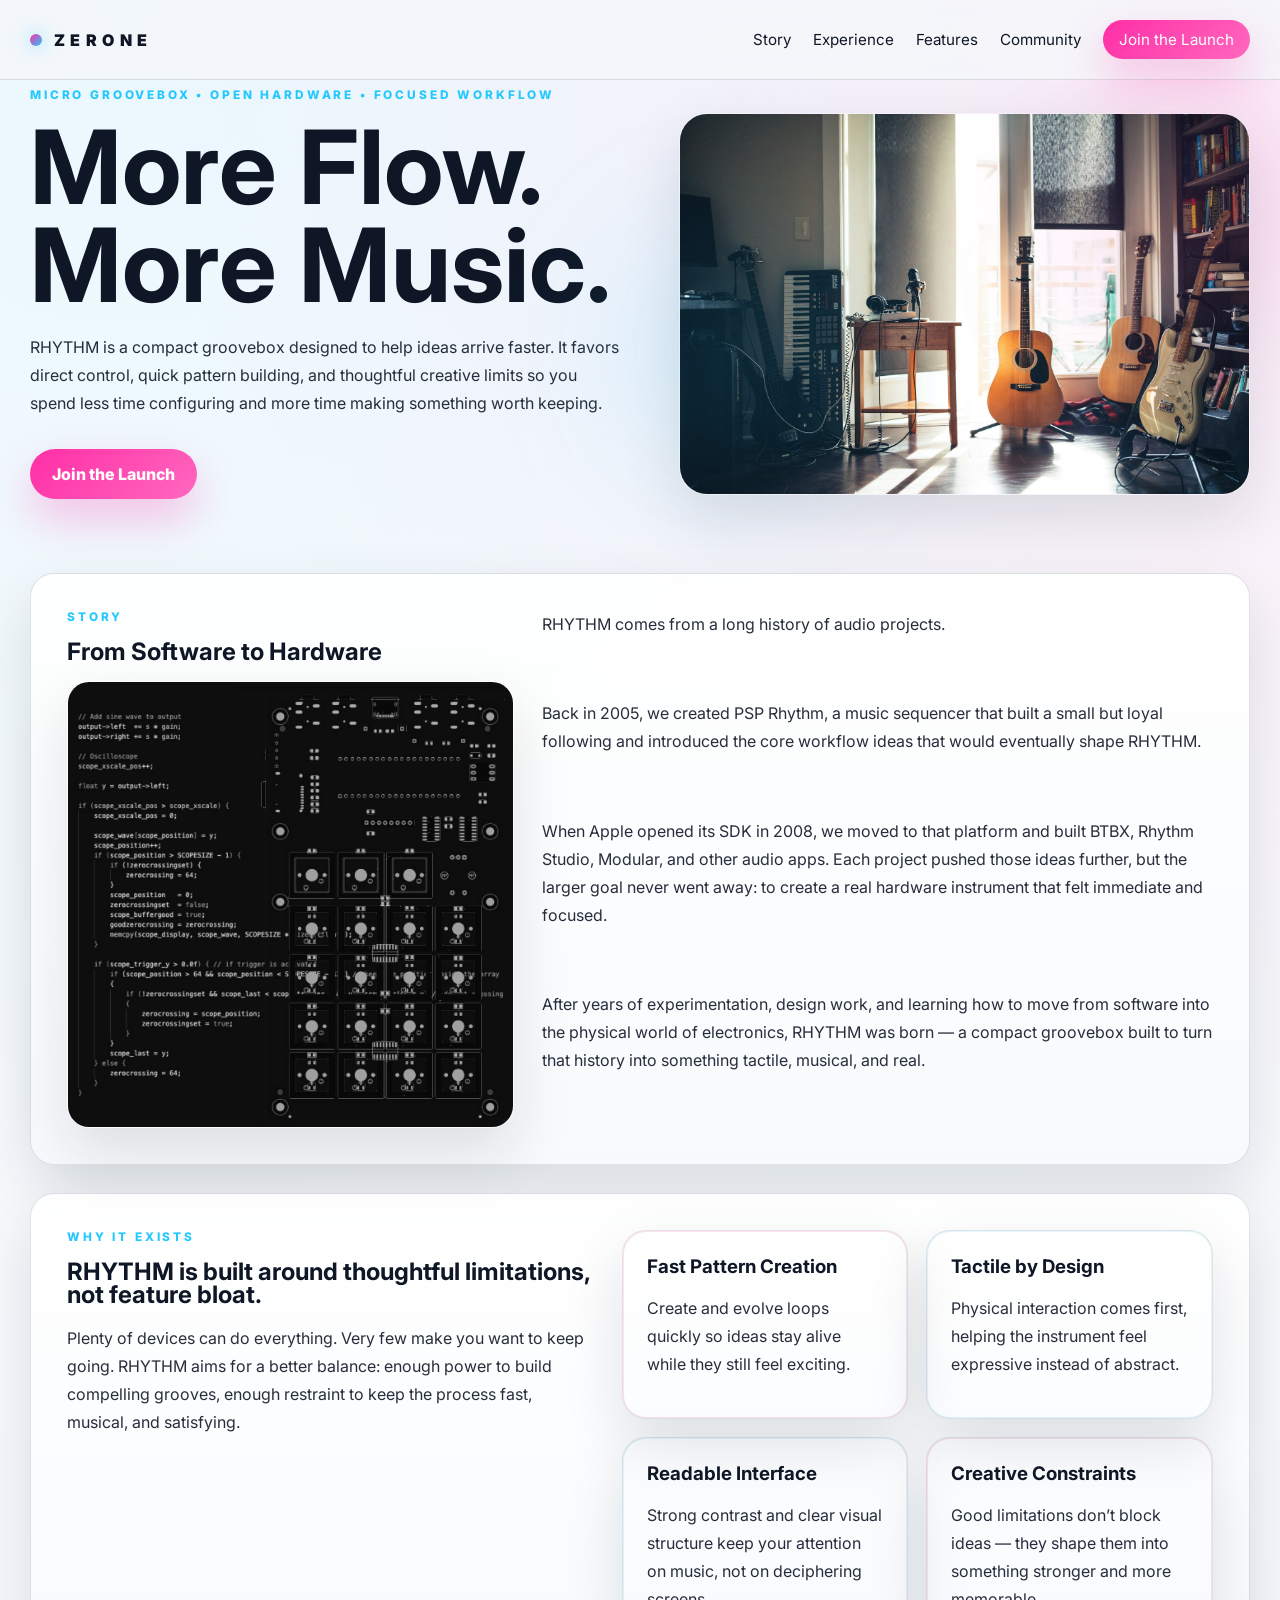
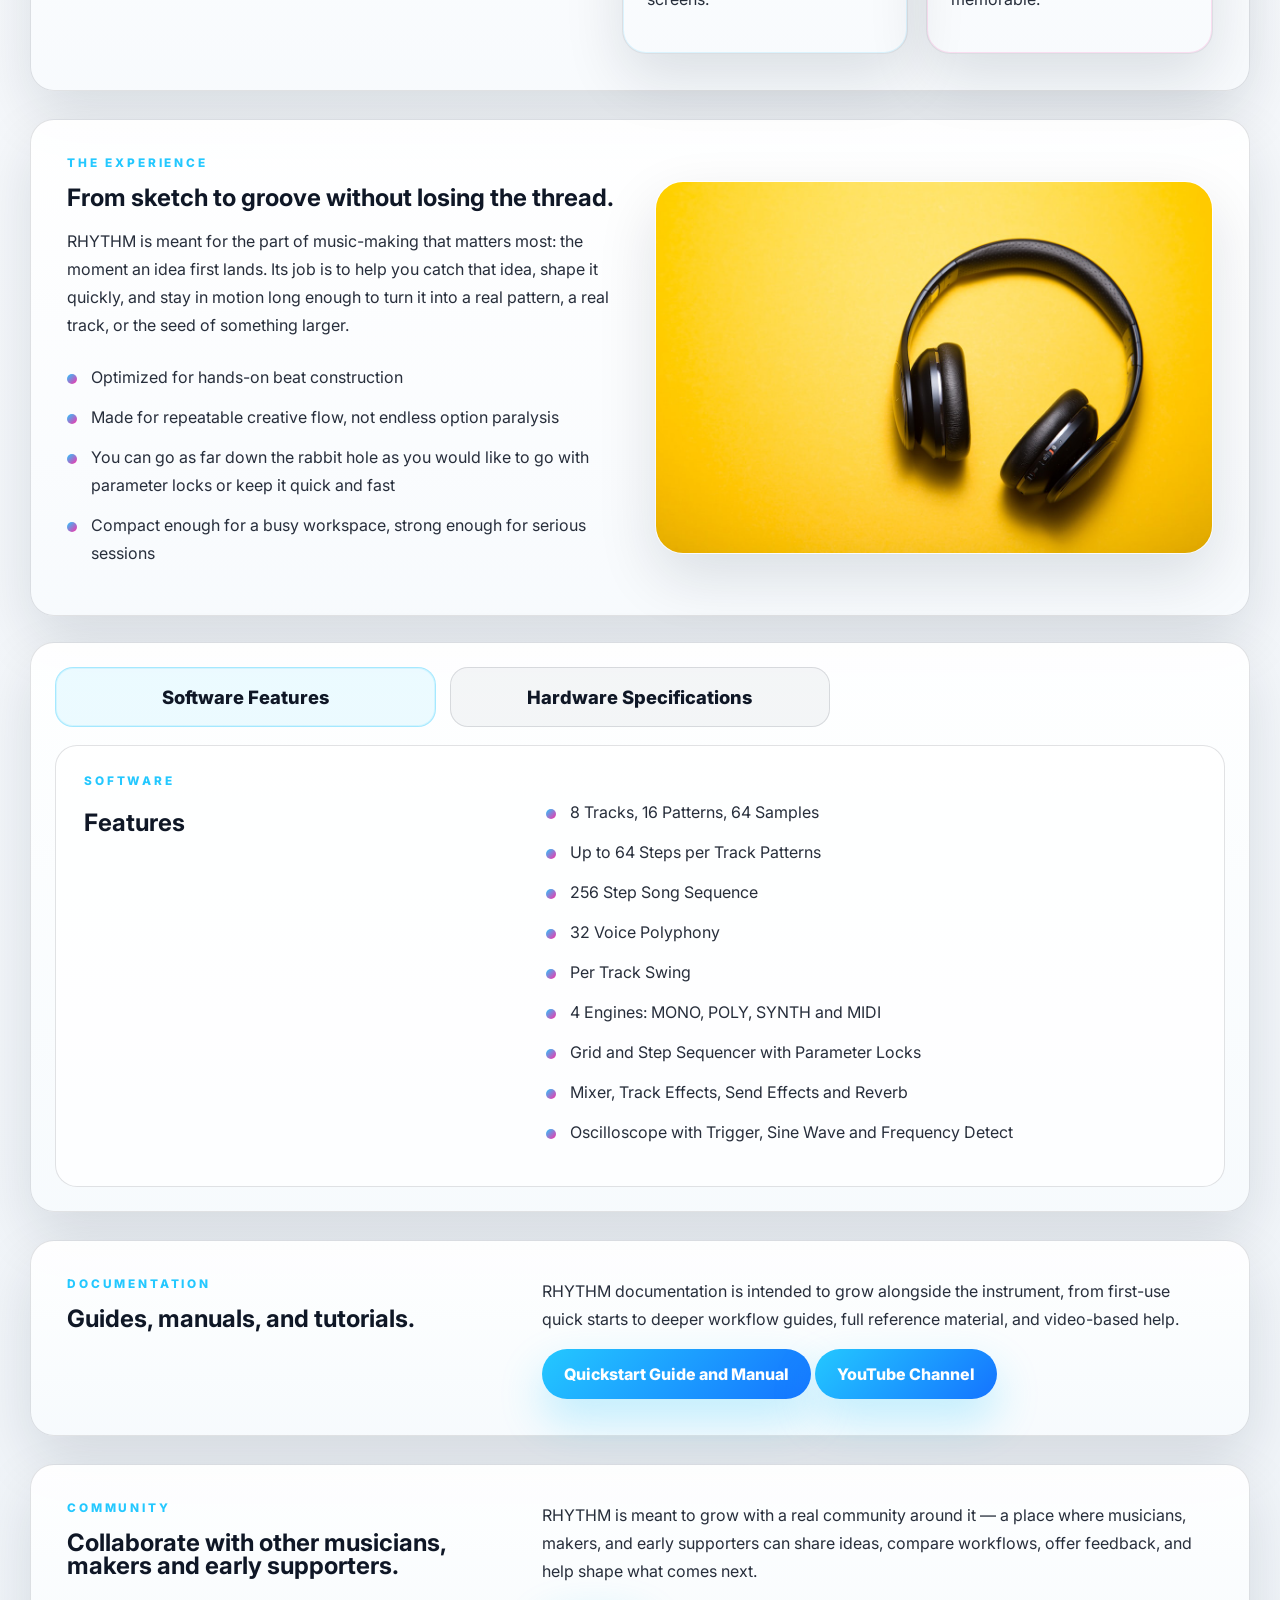
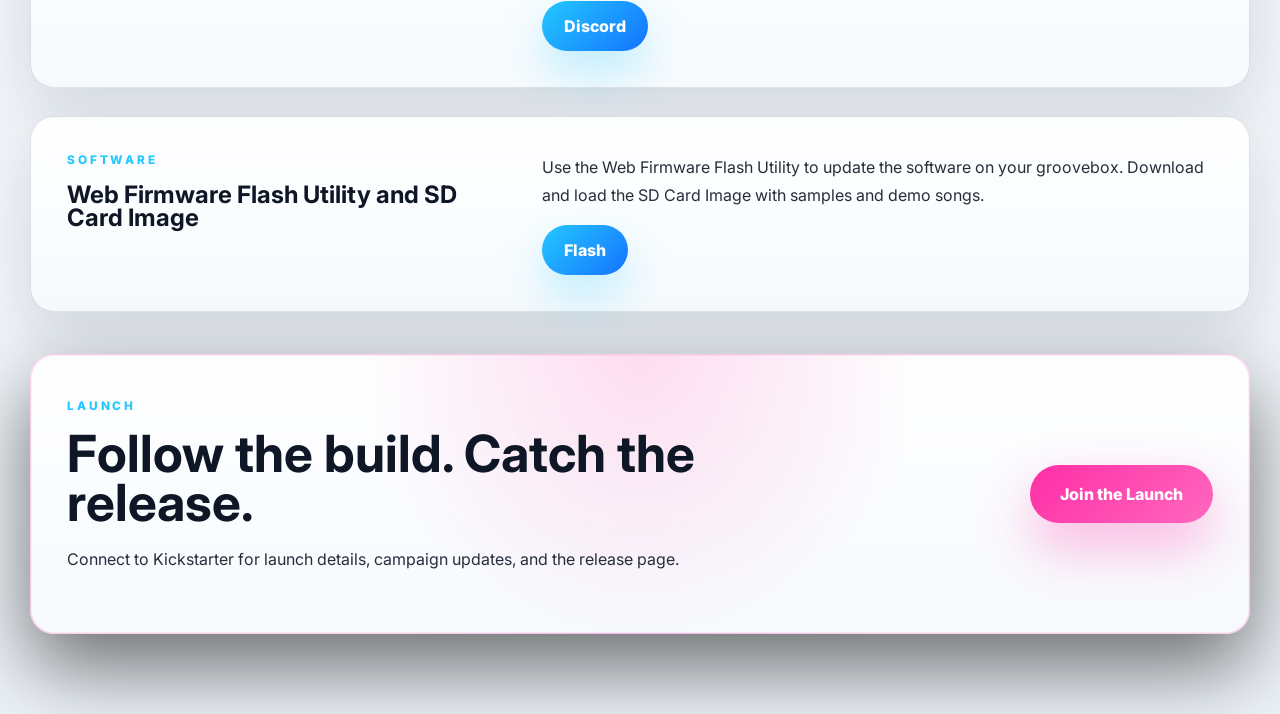
==== index.html @ dd77a655 "Add theme toggle reminder comment" ====
<!DOCTYPE html>
<html lang="en">
<head>
  <meta charset="UTF-8">
  <meta name="viewport" content="width=device-width, initial-scale=1.0">
  <title>RHYTHM — Focused Groovebox for Fast Ideas</title>
  <meta name="description" content="RHYTHM is a modern micro groovebox built for fast pattern creation, tactile performance, and creative momentum.">
  <link rel="preconnect" href="https://fonts.googleapis.com">
  <link rel="preconnect" href="https://fonts.gstatic.com" crossorigin>
  <link href="https://fonts.googleapis.com/css2?family=Inter:wght@400;500;600;700;800;900&display=swap" rel="stylesheet">
  <link rel="stylesheet" href="style.css">
</head>
<!-- Uncomment/toggle Body tag for dark mode: -->
<!-- <body -->
<body data-theme="light">
  <div class="noise"></div>
  <div class="site-shell">
    <header class="topbar">
      <div class="topbar-inner">
        <a class="brand-lockup" href="index.html">
          <span class="brand-dot"></span>
          <div class="brand-mark">ZERONE</div>
        </a>
        <nav class="topnav">
          <a href="#story">Story</a>
          <a href="#experience">Experience</a>
          <a href="#overview">Features</a>
          <a href="#community">Community</a>
          <button type="button" class="theme-toggle" aria-label="Toggle light and dark theme" aria-pressed="false" title="Toggle theme" hidden>◐</button>
          <a href="https://example.com/rhythm-kickstarter" class="nav-cta" target="_blank" rel="noopener noreferrer">Join the Launch</a>
        </nav>
      </div>
    </header>

    <main>
      <section id="hero" class="hero">
        <div class="hero-copy">
          <p class="eyebrow">MICRO GROOVEBOX • OPEN HARDWARE • FOCUSED WORKFLOW</p>
          <h1>More Flow.<br>More Music.</h1>
          <p class="hero-text">
            RHYTHM is a compact groovebox designed to help ideas arrive faster. It favors direct control,
            quick pattern building, and thoughtful creative limits so you spend less time configuring and
            more time making something worth keeping.
          </p>
          <div class="hero-actions">
            <a class="button button-primary" href="https://example.com/rhythm-kickstarter" target="_blank" rel="noopener noreferrer">Join the Launch</a>
          </div>
        </div>
        <div class="hero-media">
          <img src="images/hero.jpg" alt="A moody electronic music production setup with modern gear and dramatic lighting.">
<!--
          <div class="glass-card floating-card top-card">
            <strong>Built for momentum</strong>
            <span>Quick ideas become playable loops.</span>
          </div>
          <div class="glass-card floating-card bottom-card">
            <strong>Designed with intention</strong>
            <span>Clean interface. Clear hierarchy. No nonsense.</span>
          </div>
-->
          <div class="glow glow-blue"></div>
          <div class="glow glow-pink"></div>
        </div>
      </section>

      <section id="story" class="content-section story-panel">
        <div>
          <p class="section-tag">STORY</p>
          <h2>From Software to Hardware</h2>
          <div class="story-image">
            <img src="images/story.jpg" alt="Placeholder monochrome technical drawing style image for the RHYTHM story section.">
          </div>
        </div>
        <div class="story-copy">
          <p>
            RHYTHM comes from a long history of audio projects.
          </p>
          <p>
            Back in 2005, we created PSP Rhythm, a music sequencer that built a small but loyal following and introduced the core workflow ideas that would eventually shape RHYTHM.
          </p>
          <p>
            When Apple opened its SDK in 2008, we moved to that platform and built BTBX, Rhythm Studio, Modular, and other audio apps. Each project pushed those ideas further, but the larger goal never went away: to create a real hardware instrument that felt immediate and focused.
          </p>
          <p>
            After years of experimentation, design work, and learning how to move from software into the physical world of electronics, RHYTHM was born — a compact groovebox built to turn that history into something tactile, musical, and real.
          </p>
        </div>
      </section>

      <section id="why" class="content-section intro-grid">
        <div class="intro-copy">
          <p class="section-tag">WHY IT EXISTS</p>
          <h2>RHYTHM is built around thoughtful limitations, not feature bloat.</h2>
          <p>
            Plenty of devices can do everything. Very few make you want to keep going. RHYTHM aims for a
            better balance: enough power to build compelling grooves, enough restraint to keep the process
            fast, musical, and satisfying.
          </p>
        </div>
        <div class="feature-grid">
          <article class="feature-card accent-pink">
            <h3>Fast Pattern Creation</h3>
            <p>Create and evolve loops quickly so ideas stay alive while they still feel exciting.</p>
          </article>
          <article class="feature-card accent-blue">
            <h3>Tactile by Design</h3>
            <p>Physical interaction comes first, helping the instrument feel expressive instead of abstract.</p>
          </article>
          <article class="feature-card accent-blue">
            <h3>Readable Interface</h3>
            <p>Strong contrast and clear visual structure keep your attention on music, not on deciphering screens.</p>
          </article>
          <article class="feature-card accent-pink">
            <h3>Creative Constraints</h3>
            <p>Good limitations don’t block ideas — they shape them into something stronger and more memorable.</p>
          </article>
        </div>
      </section>

      <section id="experience" class="content-section showcase">
        <div class="showcase-copy">
          <p class="section-tag">THE EXPERIENCE</p>
          <h2>From sketch to groove without losing the thread.</h2>
          <p>
            RHYTHM is meant for the part of music-making that matters most: the moment an idea first lands.
            Its job is to help you catch that idea, shape it quickly, and stay in motion long enough to turn
            it into a real pattern, a real track, or the seed of something larger.
          </p>
          <ul class="check-list">
            <li>Optimized for hands-on beat construction</li>
            <li>Made for repeatable creative flow, not endless option paralysis</li>
            <li>You can go as far down the rabbit hole as you would like to go with parameter locks or keep it quick and fast</li>
            <li>Compact enough for a  busy workspace, strong enough for serious sessions</li>
          </ul>
        </div>
        <div class="showcase-image">
          <img src="images/detail-1.jpg" alt="Close-up of electronic audio gear with dramatic neon lighting.">
        </div>
      </section>

      <section id="overview" class="trust-panel" aria-label="RHYTHM product overview tabs">
        <input type="radio" name="trust-tab" id="trust-features" checked>
        <input type="radio" name="trust-tab" id="trust-specifications">
        <input type="radio" name="trust-tab" id="trust-documentation">

        <div class="trust-tabs" role="tablist" aria-label="RHYTHM product overview tabs">
          <label class="trust-tab" for="trust-features" role="tab" aria-controls="trust-panel-features">Software Features</label>
          <label class="trust-tab" for="trust-specifications" role="tab" aria-controls="trust-panel-specifications">Hardware Specifications</label>
        </div>

        <div class="trust-content-wrap">
          <article id="overview-features" class="trust-content trust-content-features">
            <div>
              <p class="section-tag">SOFTWARE</p>
              <h2>Features</h2>
            </div>
            <div class="trust-copy">
              <ul class="check-list">
                <li>8 Tracks, 16 Patterns, 64 Samples</li>
                <li>Up to 64 Steps per Track Patterns</li>
                <li>256 Step Song Sequence</li>
                <li>32 Voice Polyphony</li>
                <li>Per Track Swing</li>
                <li>4 Engines: MONO, POLY, SYNTH and MIDI</li>
                <li>Grid and Step Sequencer with Parameter Locks</li>
                <li>Mixer, Track Effects, Send Effects and Reverb</li>
                <li>Oscilloscope with Trigger, Sine Wave and Frequency Detect</li>
              </ul>
            </div>
          </article>

          <article id="trust-panel-specifications" class="trust-content trust-content-specifications">
            <div>
              <p class="section-tag">HARDWARE</p>
              <h2>Specifications</h2>
            </div>
            <div class="trust-copy">
              <ul class="check-list">
                <li>24bit Audio, 48k Sampling Rate</li>
                <li>Stereo Audio Input and Output</li>
                <li>Midi Input and Output</li>
                <li>2.42" OLED Display 128x64</li>
                <li>Rotary Encoder</li>
                <li>Low Profile MX switches</li>
                <li>64mb RAM (58mb usable for samples)</li>
                <li>480Mhz CPU</li>
                <li>Micro SD Card</li>
              </ul>
            </div>
          </article>

        </div>
      </section>

      <section id="documentation" class="content-section community-panel">
        <div>
          <p class="section-tag">DOCUMENTATION</p>
          <h2>Guides, manuals, and tutorials.</h2>
        </div>
        <div class="community-copy">
          <p>
            RHYTHM documentation is intended to grow alongside the instrument, from first-use quick starts to deeper
            workflow guides, full reference material, and video-based help.
          </p>
          <div class="community-actions">
            <a class="button button-blue" href="https://manual.zeroneng.com" target="_blank" rel="noopener noreferrer">Quickstart Guide and Manual</a>
            <a class="button button-blue" href="https://youtube.com" target="_blank" rel="noopener noreferrer">YouTube Channel</a>
          </div>
        </div>
      </section>

      <section id="community" class="content-section community-panel">
        <div>
          <p class="section-tag">COMMUNITY</p>
          <h2>Collaborate with other musicians, makers and early supporters.</h2>
        </div>
        <div class="community-copy">
          <p>
            RHYTHM is meant to grow with a real community around it — a place where musicians, makers, and early
            supporters can share ideas, compare workflows, offer feedback, and help shape what comes next.
          </p>
          <div class="community-actions">
            <a class="button button-blue" href="https://discord.gg/RzFStZty4" target="_blank" rel="noopener noreferrer">Discord</a>
          </div>
        </div>
      </section>
<!--
      <section id="open-hardware" class="content-section story-panel">
        <div>
          <p class="section-tag">OPEN HARDWARE</p>
          <h2>SDK</h2>
        </div>
        <div class="story-copy">
          <p>
            RHYTHM has an open hardware design. This means you can download the base framework and build your own project! 
            Based off of the Daisy Seed by Electro-Smith, RHYTHM adds a display, I/O and controls. From there you can take it from 
            and idea to reality!
          </p>
          <div class="community-actions">
            <a class="button button-blue" href="https://github.com/zeroneng" target="_blank" rel="noopener noreferrer">GitHub</a>
          </div>
        </div>
      </section>
-->

      <section id="documentation" class="content-section community-panel">
        <div>
          <p class="section-tag">SOFTWARE</p>
          <h2>Web Firmware Flash Utility and SD Card Image</h2>
        </div>
        <div class="community-copy">
          <p>
            Use the Web Firmware Flash Utility to update the software on your groovebox. 
            Download and load the SD Card Image with samples and demo songs.
          </p>
          <div class="community-actions">
            <a class="button button-blue" href="https://flash.zeroneng.com" target="_blank" rel="noopener noreferrer">Flash</a>
          </div>
        </div>
      </section>

      <section id="launch" class="content-section launch-panel launch-panel-featured">
        <div class="launch-copy">
          <p class="section-tag">LAUNCH</p>
          <h2>Follow the build. Catch the release.</h2>
          <p>
            Connect to Kickstarter for launch details, campaign updates, and the release page.
          </p>
        </div>
        <div class="launch-actions">
          <a class="button button-primary launch-button" href="https://example.com/rhythm-kickstarter" target="_blank" rel="noopener noreferrer">Join the Launch</a>
        </div>
      </section>

    </main>
  </div>
</body>
</html>
---- style.css ----
:root {
  --bg: #050505;
  --bg-soft: #0b0b10;
  --panel: rgba(255, 255, 255, 0.04);
  --panel-strong: rgba(255, 255, 255, 0.07);
  --text: #f5f7fb;
  --copy: rgba(255, 255, 255, 0.9);
  --line: rgba(255, 255, 255, 0.1);
  --pink: #ff2ea6;
  --pink-soft: rgba(255, 46, 166, 0.18);
  --blue: #24c8ff;
  --blue-soft: rgba(36, 200, 255, 0.18);
  --shadow: 0 30px 70px rgba(0, 0, 0, 0.5);
  --bg-gradient:
    radial-gradient(circle at 10% 0%, rgba(36, 200, 255, 0.14), transparent 30%),
    radial-gradient(circle at 100% 0%, rgba(255, 46, 166, 0.14), transparent 28%),
    linear-gradient(180deg, #08080a 0%, #040404 100%);
  --topbar-bg: rgba(5, 5, 5, 0.7);
  --card-bg: linear-gradient(180deg, rgba(255,255,255,0.045), rgba(255,255,255,0.025));
  --card-soft-bg: rgba(255, 255, 255, 0.03);
}

body[data-theme="light"] {
  --bg: #f5f7fb;
  --bg-soft: #eef3f8;
  --panel: rgba(10, 24, 48, 0.04);
  --panel-strong: rgba(10, 24, 48, 0.07);
  --text: #0f1726;
  --copy: rgba(15, 23, 38, 0.9);
  --line: rgba(15, 23, 38, 0.12);
  --pink-soft: rgba(255, 46, 166, 0.1);
  --blue-soft: rgba(36, 200, 255, 0.12);
  --shadow: 0 24px 60px rgba(12, 24, 42, 0.12);
  --bg-gradient:
    radial-gradient(circle at 10% 0%, rgba(36, 200, 255, 0.08), transparent 30%),
    radial-gradient(circle at 100% 0%, rgba(255, 46, 166, 0.08), transparent 28%),
    linear-gradient(180deg, #fbfcfe 0%, #eef3f8 100%);
  --topbar-bg: rgba(245, 247, 251, 0.82);
  --card-bg: linear-gradient(180deg, rgba(255,255,255,0.92), rgba(247,250,253,0.92));
  --card-soft-bg: rgba(255, 255, 255, 0.75);
}

* {
  box-sizing: border-box;
}

html {
  scroll-behavior: smooth;
}

body {
  margin: 0;
  font-family: 'Inter', sans-serif;
  background: var(--bg-gradient);
  color: var(--text);
  overflow-x: hidden;
}

body::before {
  content: '';
  position: fixed;
  inset: 0;
  pointer-events: none;
  background: linear-gradient(rgba(255,255,255,0.012) 1px, transparent 1px);
  background-size: 100% 34px;
  opacity: 0.18;
  mask-image: linear-gradient(to bottom, rgba(0,0,0,0.45), transparent 85%);
}

.noise {
  position: fixed;
  inset: 0;
  pointer-events: none;
  opacity: 0.03;
  background-image: radial-gradient(#ffffff 0.6px, transparent 0.6px);
  background-size: 12px 12px;
}

img {
  width: 100%;
  display: block;
}

.site-shell {
  width: min(1220px, calc(100% - 40px));
  margin: 0 auto;
  padding-bottom: 80px;
}

.topbar {
  position: sticky;
  top: 0;
  z-index: 20;
  width: 100vw;
  margin-left: calc(50% - 50vw);
  padding: 20px 0;
  backdrop-filter: blur(18px);
  background: var(--topbar-bg);
  border-bottom: 1px solid var(--line);
}

.topbar-inner {
  width: min(1220px, calc(100% - 40px));
  margin: 0 auto;
  display: flex;
  justify-content: space-between;
  align-items: center;
}

.brand-lockup {
  display: flex;
  align-items: center;
  gap: 12px;
  text-decoration: none;
  color: inherit;
}

.brand-dot {
  width: 12px;
  height: 12px;
  border-radius: 50%;
  background: linear-gradient(135deg, var(--pink), var(--blue));
  box-shadow: 0 0 18px rgba(36, 200, 255, 0.6);
}

.brand-mark {
  font-size: 1rem;
  font-weight: 900;
  letter-spacing: 0.34em;
}

.topnav {
  display: flex;
  gap: 22px;
  align-items: center;
}

.topnav a {
  color: var(--text);
  text-decoration: none;
  font-size: 0.95rem;
}

.topnav a:hover {
  color: var(--text);
}

.theme-toggle {
  display: none !important;
}

.topnav a.nav-cta,
.topnav a.nav-cta:hover {
  color: #fff;
}

.nav-cta {
  padding: 10px 16px;
  border-radius: 999px;
  border: 0;
  color: #fff !important;
  background: linear-gradient(135deg, var(--pink), #ff68be);
  box-shadow: 0 20px 44px rgba(255, 46, 166, 0.28);
}

.hero {
  display: grid;
  grid-template-columns: 1.02fr 0.98fr;
  gap: 54px;
  align-items: center;
  min-height: 20vh;
  padding: 8px 0 24px;
  scroll-margin-top: 84px;
}

.eyebrow,
.section-tag {
  margin: 0 0 16px;
  color: var(--blue);
  letter-spacing: 0.24em;
  text-transform: uppercase;
  font-size: 0.74rem;
  font-weight: 800;
}

.eyebrow {
  white-space: nowrap;
}

.hero h1,
.content-section h2 {
  margin: 0 0 18px;
  line-height: 0.96;
}

.hero h1 {
  font-size: clamp(3.4rem, 8vw, 6.4rem);
  max-width: none;
  white-space: nowrap;
}

.hero-text,
.content-section p:not(.section-tag),
.check-list li,
.trust-label,
.spec-label,
.glass-card span {
  color: var(--copy);
  line-height: 1.75;
}

.hero-actions {
  display: flex;
  gap: 14px;
  flex-wrap: wrap;
  margin: 32px 0 22px;
}

.button {
  display: inline-flex;
  align-items: center;
  justify-content: center;
  min-height: 50px;
  padding: 0 22px;
  border-radius: 999px;
  text-decoration: none;
  font-weight: 800;
}

.button-primary {
  color: #fff;
  background: linear-gradient(135deg, var(--pink), #ff68be);
  box-shadow: 0 20px 44px rgba(255, 46, 166, 0.28);
}

.button-blue {
  color: #fff;
  background: linear-gradient(135deg, var(--blue), #1473ff);
  box-shadow: 0 20px 44px rgba(36, 200, 255, 0.28);
}

.button-secondary {
  color: var(--text);
  border: 1px solid rgba(255, 255, 255, 0.14);
  background: rgba(255, 255, 255, 0.02);
}

.hero-meta {
  display: flex;
  gap: 12px;
  flex-wrap: wrap;
}

.hero-meta span {
  padding: 10px 14px;
  border-radius: 999px;
  border: 1px solid var(--line);
  background: var(--card-soft-bg);
  color: var(--copy);
  font-size: 0.94rem;
}

.hero-media {
  position: relative;
}

.hero-media img,
.showcase-image img,
.gallery-grid img {
  border-radius: 28px;
  border: 1px solid rgba(255, 255, 255, 0.08);
  box-shadow: var(--shadow);
}

.glass-card {
  position: absolute;
  max-width: 250px;
  padding: 16px 18px;
  border-radius: 18px;
  background: rgba(8, 8, 12, 0.78);
  border: 1px solid rgba(255, 255, 255, 0.1);
  box-shadow: var(--shadow);
  backdrop-filter: blur(14px);
}

.glass-card strong {
  display: block;
  margin-bottom: 6px;
}

.top-card {
  top: 26px;
  left: -28px;
}

.bottom-card {
  right: -24px;
  bottom: 34px;
}

.glow {
  position: absolute;
  width: 190px;
  height: 190px;
  border-radius: 50%;
  filter: blur(85px);
  opacity: 0.65;
  pointer-events: none;
}

.glow-blue {
  background: rgba(36, 200, 255, 0.34);
  left: -36px;
  bottom: 50px;
}

.glow-pink {
  background: rgba(255, 46, 166, 0.3);
  right: -28px;
  top: 10px;
}

.trust-panel,
.feature-card,
.content-section,
.spec-card {
  border-radius: 24px;
  border: 1px solid var(--line);
  box-shadow: var(--shadow);
}

.trust-panel {
  margin: 26px 0 28px;
  padding: 24px;
  background: var(--card-bg);
  scroll-margin-top: 84px;
}

.trust-panel input {
  position: absolute;
  opacity: 0;
  pointer-events: none;
}

.trust-tabs {
  display: grid;
  grid-template-columns: repeat(3, 1fr);
  gap: 14px;
  margin-bottom: 18px;
}

.trust-tab {
  display: block;
  padding: 18px 20px;
  border-radius: 18px;
  border: 1px solid var(--line);
  background: var(--panel);
  color: var(--text);
  font-size: 1.15rem;
  font-weight: 800;
  text-align: center;
  cursor: pointer;
  transition: border-color 160ms ease, background 160ms ease, color 160ms ease, transform 160ms ease;
}

.trust-tab:hover {
  color: var(--text);
  transform: translateY(-1px);
}

.trust-content-wrap {
  border-radius: 22px;
  border: 1px solid var(--line);
  background: var(--card-soft-bg);
  padding: 28px;
  min-height: 320px;
}

.trust-content {
  display: none;
  grid-template-columns: 0.8fr 1.2fr;
  gap: 28px;
  min-height: 264px;
}

.trust-copy {
  display: grid;
  gap: 14px;
}

#trust-features:checked ~ .trust-tabs label[for="trust-features"],
#trust-specifications:checked ~ .trust-tabs label[for="trust-specifications"] {
  color: var(--text);
  border-color: rgba(36, 200, 255, 0.35);
  background: rgba(36, 200, 255, 0.08);
  box-shadow: inset 0 0 0 1px rgba(36, 200, 255, 0.12);
}

#trust-features:checked ~ .trust-content-wrap .trust-content-features,
#trust-specifications:checked ~ .trust-content-wrap .trust-content-specifications {
  display: grid;
}

.content-section {
  margin-top: 28px;
  padding: 36px;
  background: var(--card-bg);
  scroll-margin-top: 84px;
}

.intro-grid {
  display: grid;
  grid-template-columns: 0.94fr 1.06fr;
  gap: 30px;
}

.feature-grid {
  display: grid;
  grid-template-columns: repeat(2, minmax(0, 1fr));
  gap: 18px;
}

.feature-card {
  padding: 24px;
  background: rgba(255, 255, 255, 0.04);
}

.feature-card h3,
.spec-card strong {
  margin-top: 0;
  margin-bottom: 10px;
}

.accent-pink {
  box-shadow: inset 0 0 0 1px rgba(255, 46, 166, 0.14), var(--shadow);
}

.accent-blue {
  box-shadow: inset 0 0 0 1px rgba(36, 200, 255, 0.14), var(--shadow);
}

.showcase {
  display: grid;
  grid-template-columns: 1fr 1fr;
  gap: 30px;
  align-items: center;
}

.check-list {
  list-style: none;
  padding: 0;
  margin: 24px 0 0;
}

.check-list li {
  position: relative;
  padding-left: 24px;
  margin-bottom: 12px;
}

.check-list li::before {
  content: '';
  position: absolute;
  left: 0;
  top: 11px;
  width: 10px;
  height: 10px;
  border-radius: 50%;
  background: linear-gradient(135deg, var(--blue), var(--pink));
}

.section-heading {
  margin-bottom: 24px;
}

.narrow {
  max-width: 720px;
}

.specs-grid {
  display: grid;
  grid-template-columns: repeat(4, minmax(0, 1fr));
  gap: 18px;
}

.spec-card {
  padding: 22px;
  background: rgba(255, 255, 255, 0.03);
}

.spec-label {
  display: block;
  margin-bottom: 8px;
  font-size: 0.8rem;
  text-transform: uppercase;
  letter-spacing: 0.14em;
}

.gallery-grid {
  display: grid;
  grid-template-columns: 1.1fr 0.9fr;
  gap: 18px;
}

.gallery-grid figure {
  margin: 0;
}

.gallery-tall img {
  min-height: 100%;
  object-fit: cover;
}

.community-panel,
.story-panel {
  display: grid;
  grid-template-columns: 0.8fr 1.2fr;
  gap: 28px;
}

.community-copy,
.story-copy {
  display: grid;
  gap: 8px;
}

.story-copy p,
.community-copy p {
  margin: 0;
}

.story-image {
  margin-top: 18px;
}

.story-image img {
  border-radius: 22px;
  border: 1px solid rgba(255, 255, 255, 0.08);
  box-shadow: var(--shadow);
  filter: grayscale(1) contrast(1.05);
}

.community-actions {
  margin-top: 8px;
}

.launch-panel {
  display: grid;
  grid-template-columns: 1fr auto;
  gap: 24px;
  align-items: center;
}

.launch-panel-featured {
  margin-top: 42px;
  padding: 44px 36px;
  background:
    radial-gradient(circle at top center, rgba(255, 46, 166, 0.16), transparent 42%),
    var(--card-bg);
  border-color: rgba(255, 46, 166, 0.22);
  box-shadow:
    0 34px 80px rgba(0, 0, 0, 0.55),
    inset 0 0 0 1px rgba(255, 46, 166, 0.08);
}

.launch-panel-featured .launch-copy {
  max-width: 760px;
}

.launch-panel-featured h2 {
  font-size: clamp(2.3rem, 4vw, 3.4rem);
}

.launch-status {
  margin-top: 8px;
  font-weight: 700;
  letter-spacing: 0.04em;
}

.launch-actions {
  display: flex;
  justify-content: flex-end;
}

.launch-panel-featured .launch-actions {
  justify-content: center;
}

.launch-button {
  min-height: 58px;
  padding: 0 30px;
  font-size: 1rem;
  box-shadow: 0 24px 54px rgba(255, 46, 166, 0.34);
}

@media (max-width: 960px) {
  .hero,
  .intro-grid,
  .showcase,
  .story-panel,
  .launch-panel,
  .gallery-grid,
  .specs-grid,
  .trust-tabs,
  .trust-content {
    grid-template-columns: 1fr;
  }

  .feature-grid {
    grid-template-columns: 1fr;
  }

  .topbar-inner {
    flex-direction: column;
    gap: 16px;
  }

  .topnav {
    flex-wrap: wrap;
    justify-content: center;
  }

  .hero {
    min-height: auto;
    padding-top: 20px;
  }

  .top-card,
  .bottom-card {
    position: static;
    max-width: none;
    margin-top: 14px;
  }

  .launch-actions,
  .launch-panel-featured .launch-actions {
    justify-content: flex-start;
  }
}

@media (max-width: 640px) {
  .site-shell {
    width: min(100% - 24px, 1220px);
  }

  .content-section,
  .launch-panel-featured,
  .trust-panel {
    padding: 22px;
  }

  .hero h1 {
    line-height: 1;
    white-space: normal;
  }

  .eyebrow {
    white-space: normal;
  }

  .signup-form input {
    min-width: 100%;
  }
}

@media (max-width: 380px) {
  .site-shell,
  .topbar-inner {
    width: min(100% - 16px, 1220px);
  }

  .brand-mark {
    font-size: 0.92rem;
    letter-spacing: 0.24em;
  }

  .topnav {
    gap: 10px;
  }

  .topnav a,
  .nav-cta {
    font-size: 0.88rem;
  }

  .nav-cta,
  .button {
    min-height: 44px;
    padding-left: 14px;
    padding-right: 14px;
  }

  .hero,
  .content-section,
  .trust-panel,
  .feature-card,
  .trust-content-wrap,
  .spec-card,
  .community-panel,
  .story-panel,
  .showcase {
    min-width: 0;
  }

  .hero {
    gap: 20px;
    padding-bottom: 16px;
  }

  .hero h1 {
    font-size: clamp(2.45rem, 13vw, 3.5rem);
    white-space: normal;
    overflow-wrap: anywhere;
  }

  .eyebrow {
    font-size: 0.64rem;
    letter-spacing: 0.16em;
    white-space: normal;
    overflow-wrap: anywhere;
  }

  .hero-media img,
  .showcase-image img,
  .story-image img {
    border-radius: 18px;
  }

  .trust-tabs {
    gap: 10px;
  }

  .trust-tab {
    padding: 14px 12px;
    font-size: 0.98rem;
  }

  .trust-content-wrap,
  .content-section,
  .trust-panel,
  .launch-panel-featured {
    padding: 18px;
  }
}
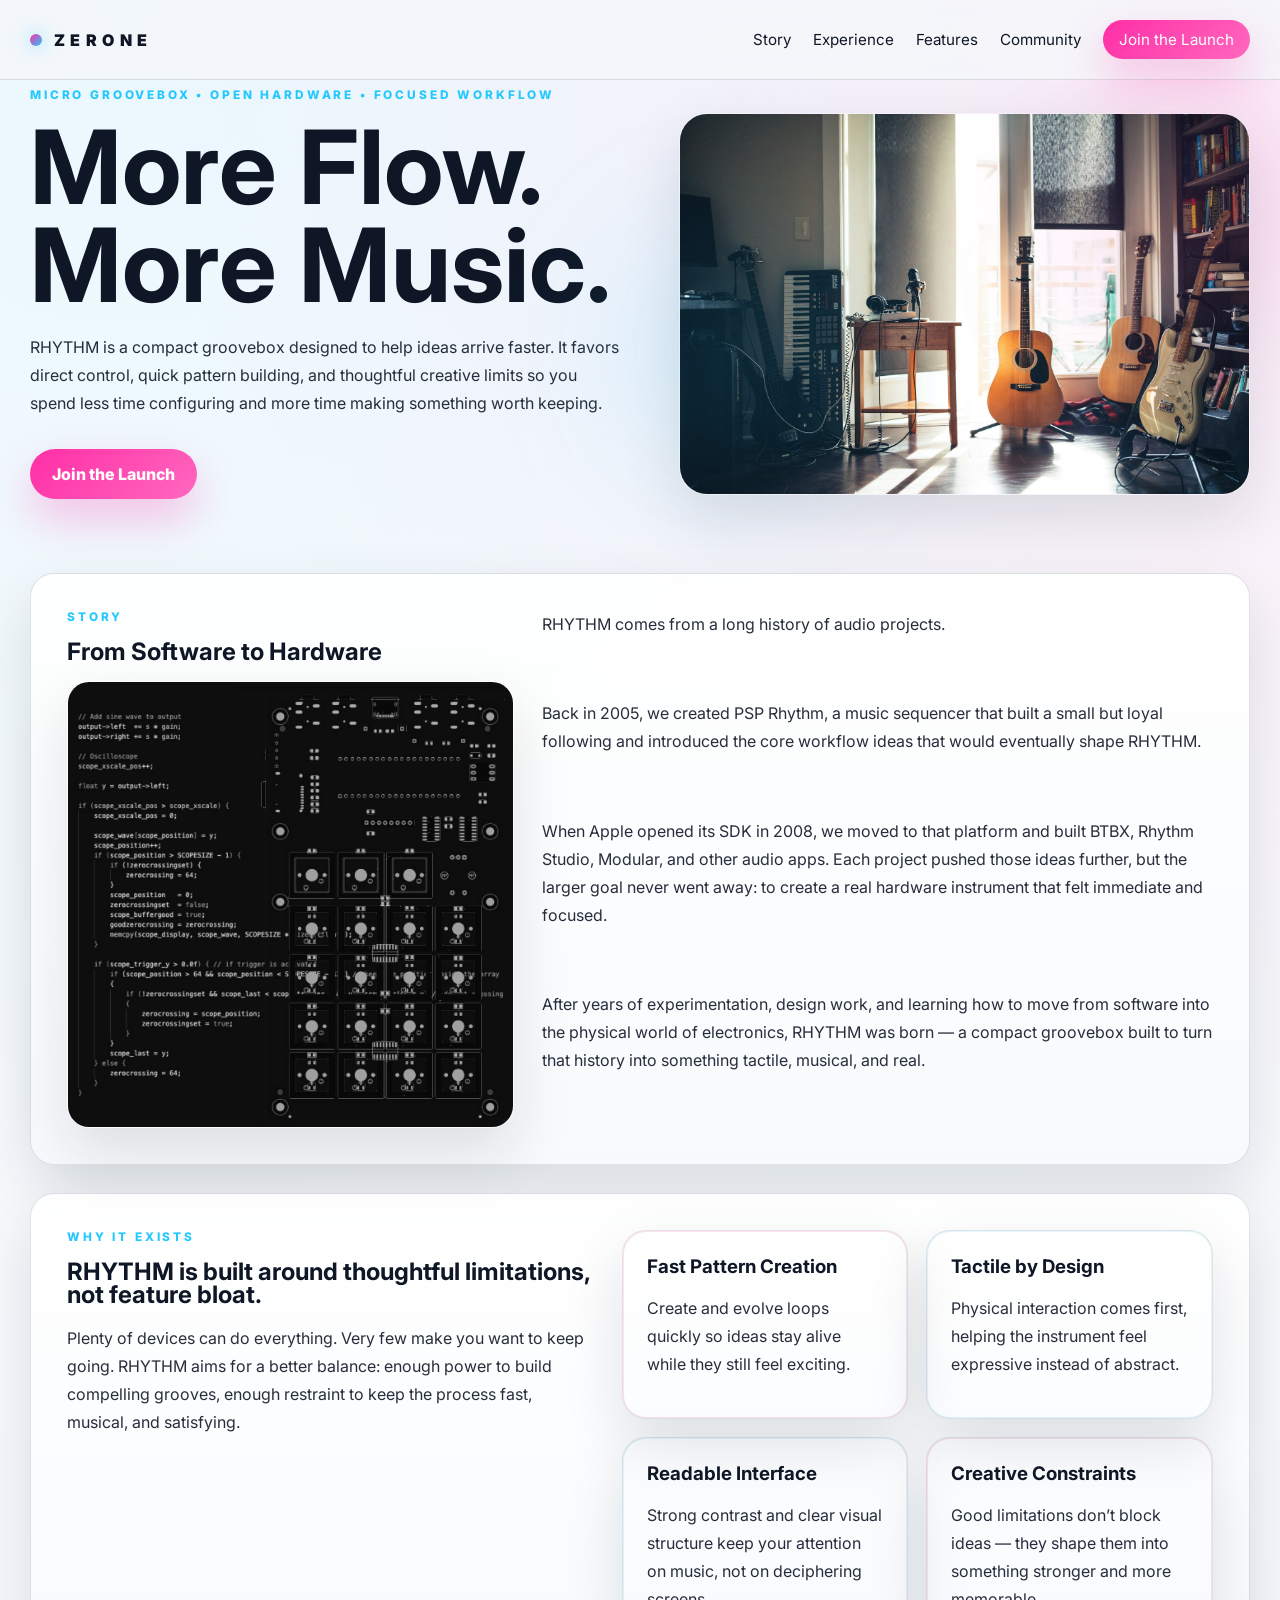
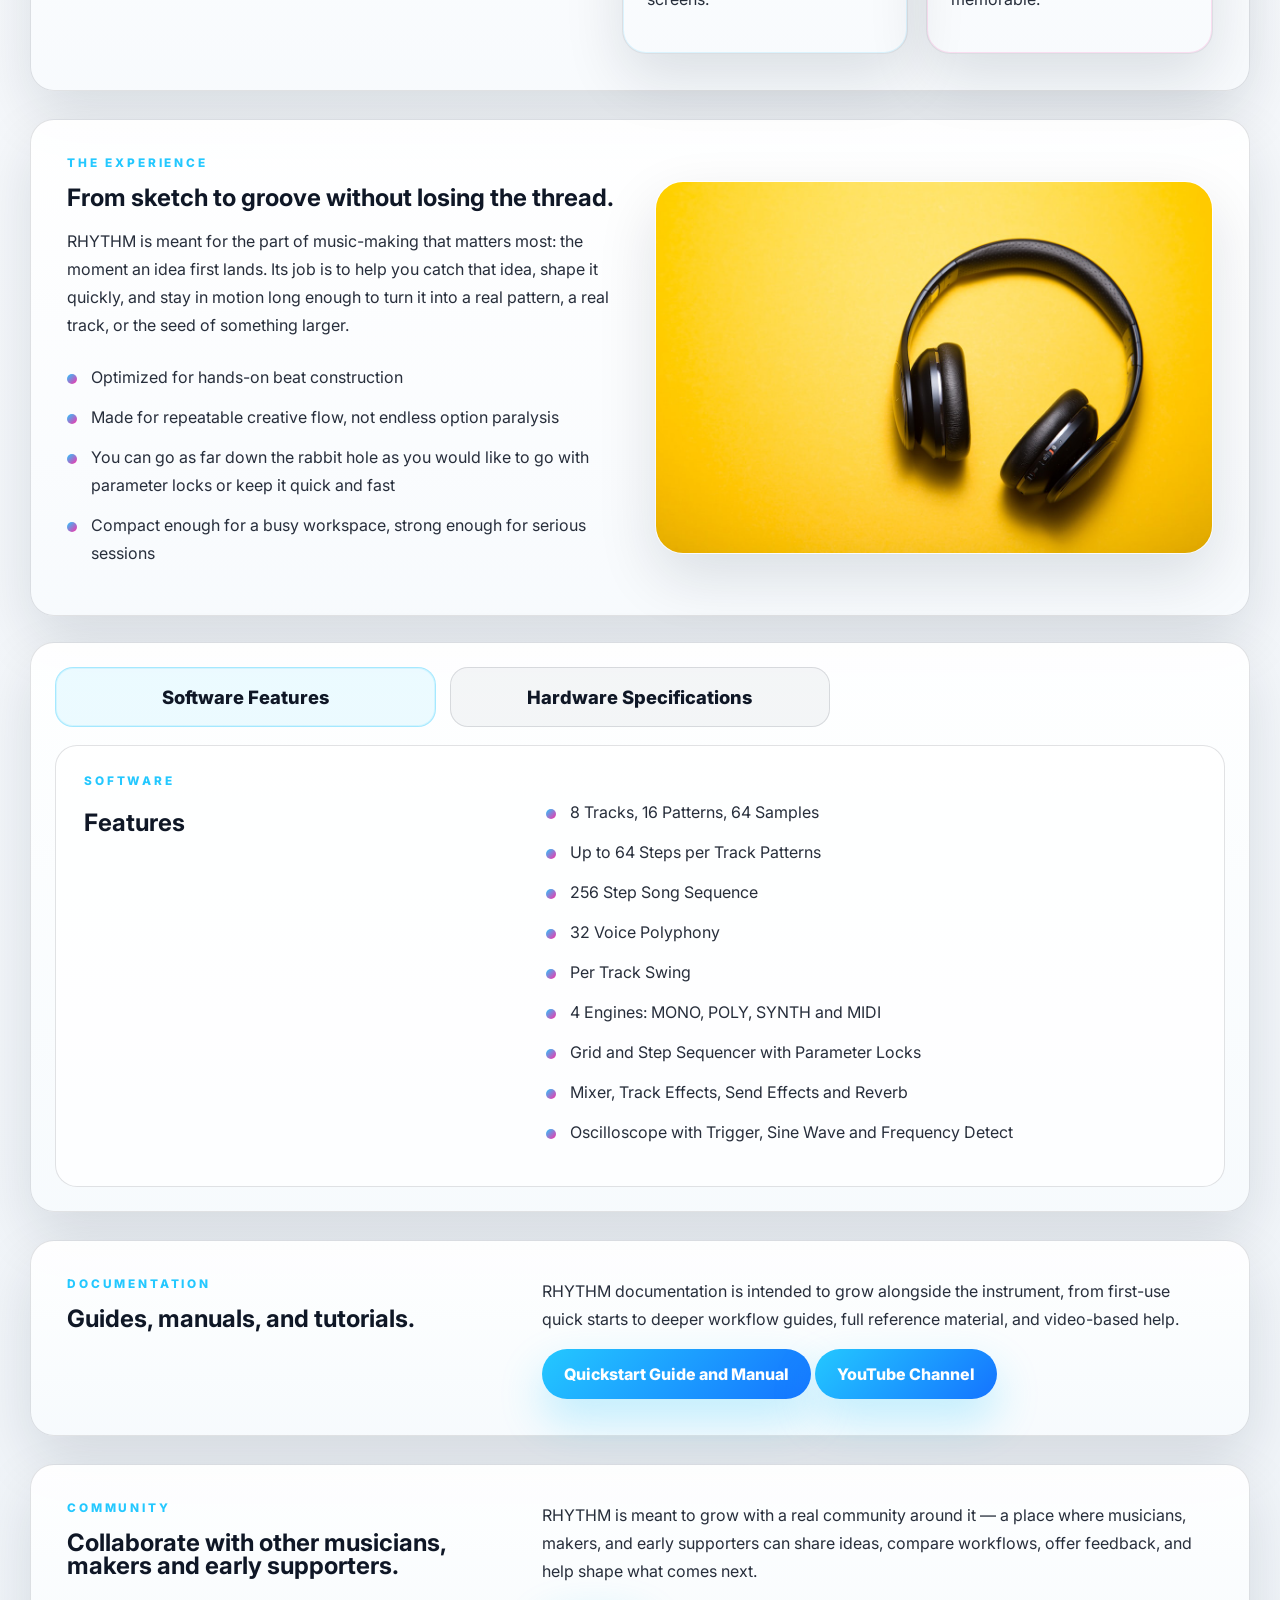
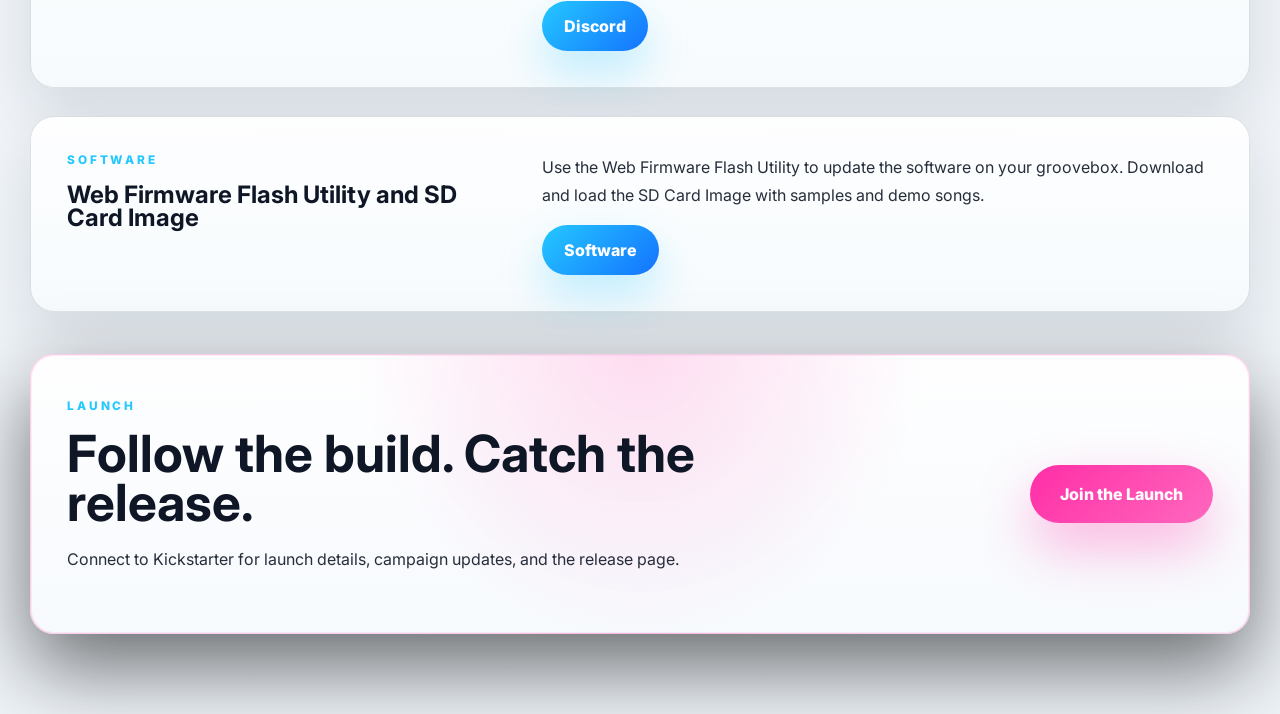
==== commit abcdb29d: "Fix body theme reminder comment" ====
--- a/index.html
+++ b/index.html
@@ -10,8 +10,9 @@
   <link href="https://fonts.googleapis.com/css2?family=Inter:wght@400;500;600;700;800;900&display=swap" rel="stylesheet">
   <link rel="stylesheet" href="style.css">
 </head>
-<!-- Uncomment/toggle Body tag for dark mode: -->
-<!-- <body -->
+<!-- Uncomment/toggle Body tag for dark mode:
+<body>
+-->
 <body data-theme="light">
   <div class="noise"></div>
   <div class="site-shell">
@@ -254,7 +255,7 @@
             Download and load the SD Card Image with samples and demo songs.
           </p>
           <div class="community-actions">
-            <a class="button button-blue" href="https://flash.zeroneng.com" target="_blank" rel="noopener noreferrer">Flash</a>
+            <a class="button button-blue" href="https://flash.zeroneng.com" target="_blank" rel="noopener noreferrer">Software</a>
           </div>
         </div>
       </section>
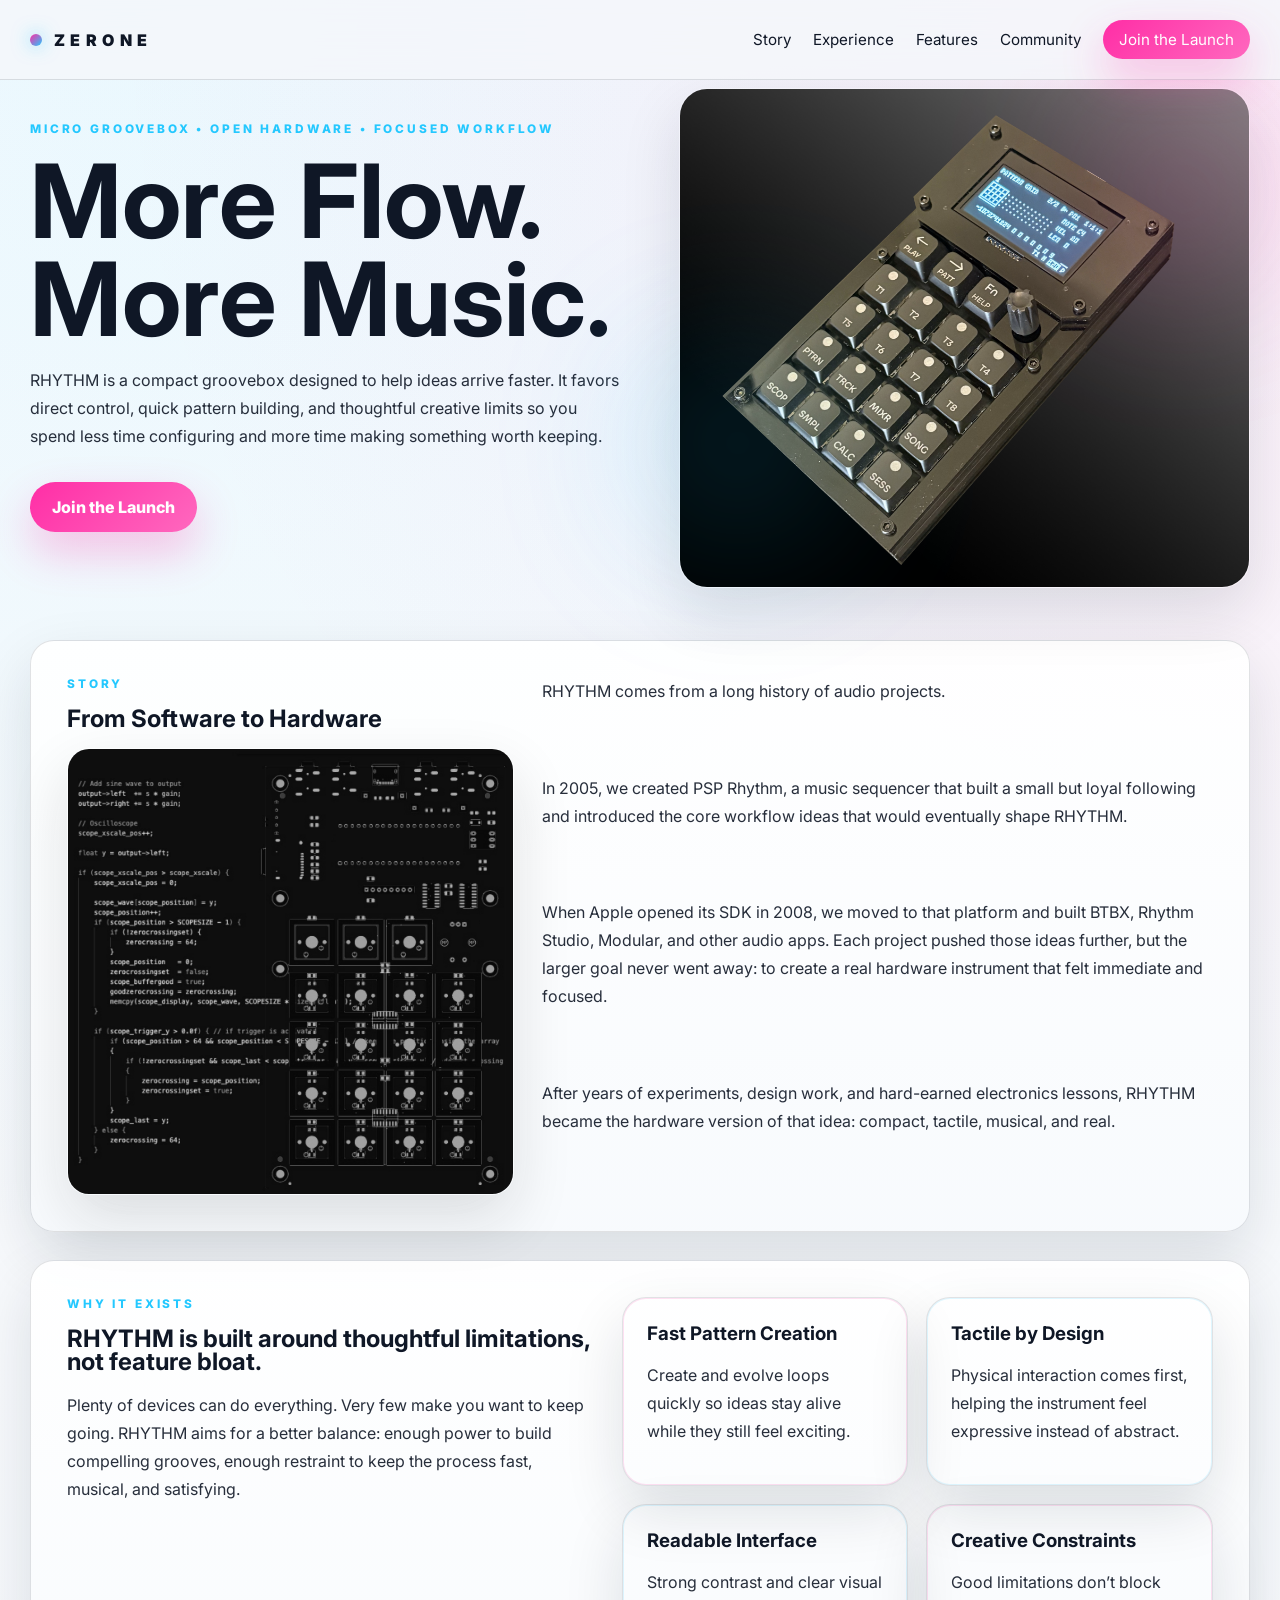
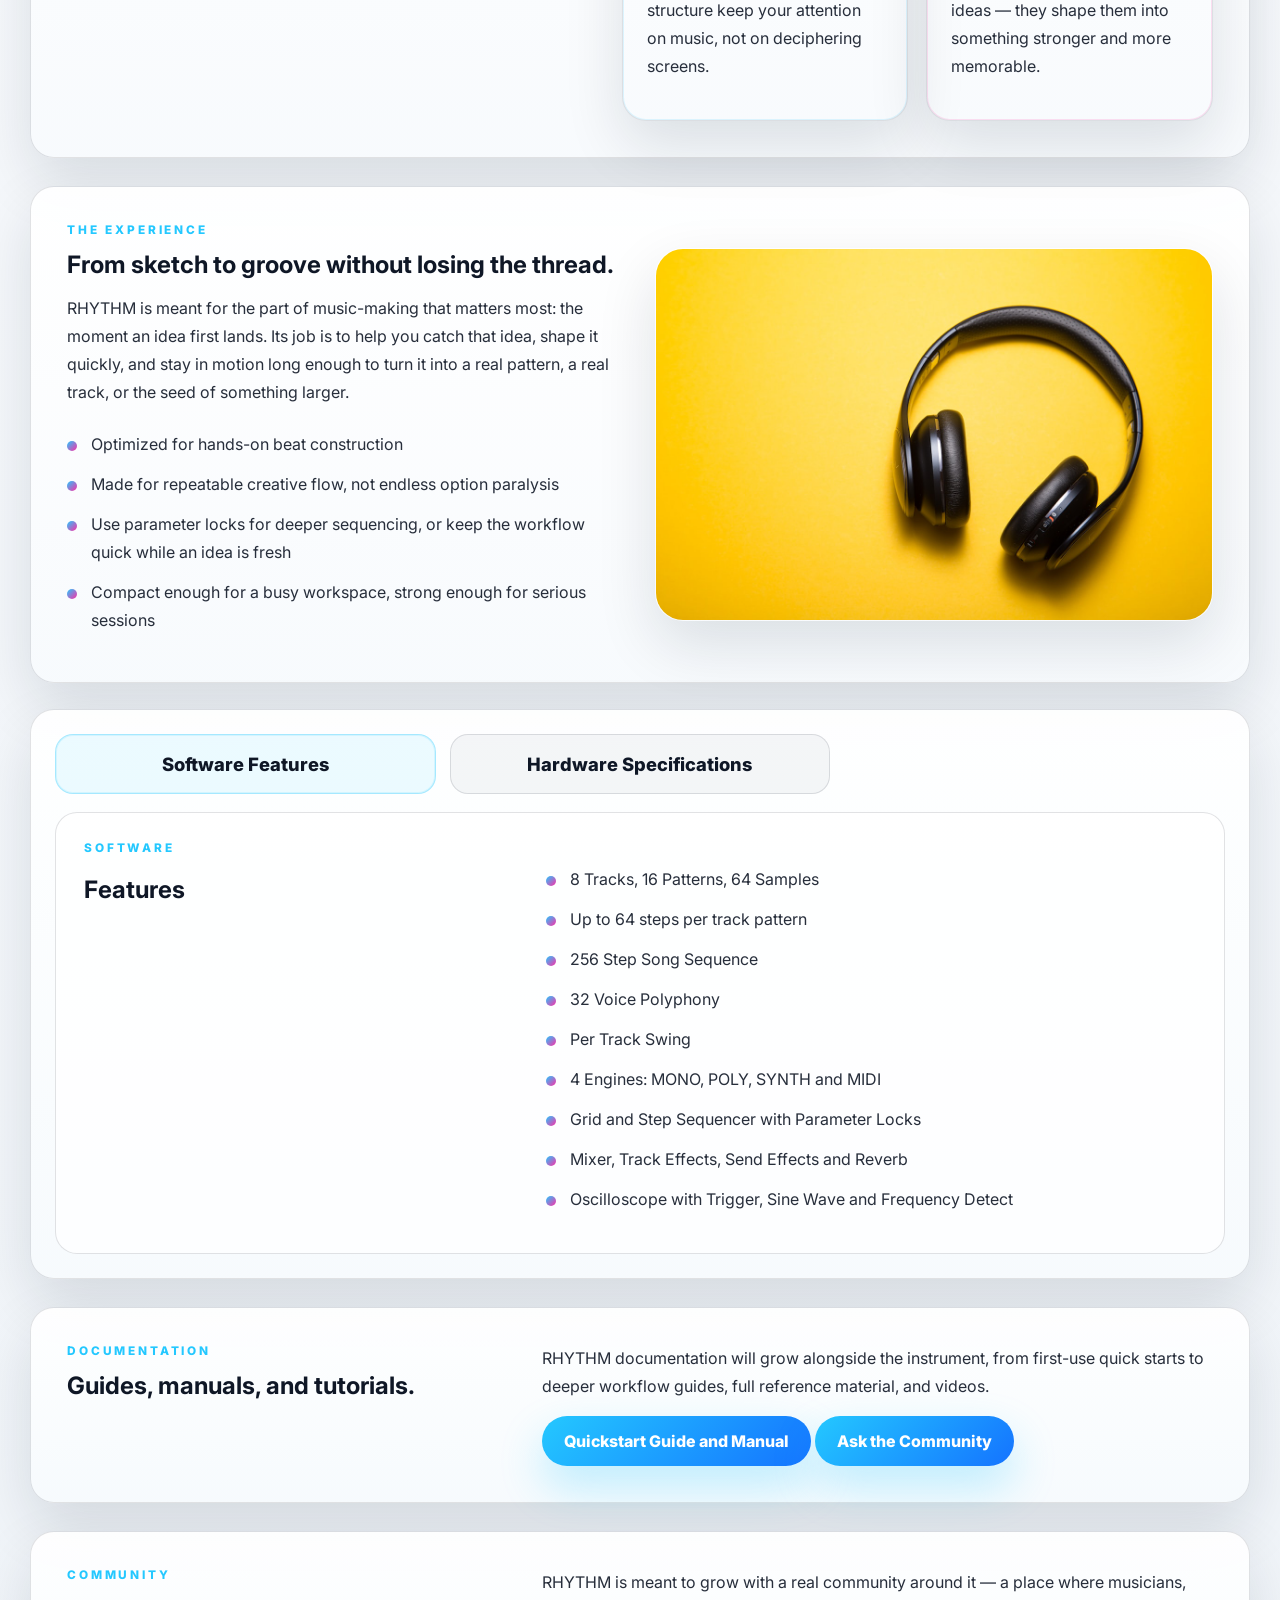
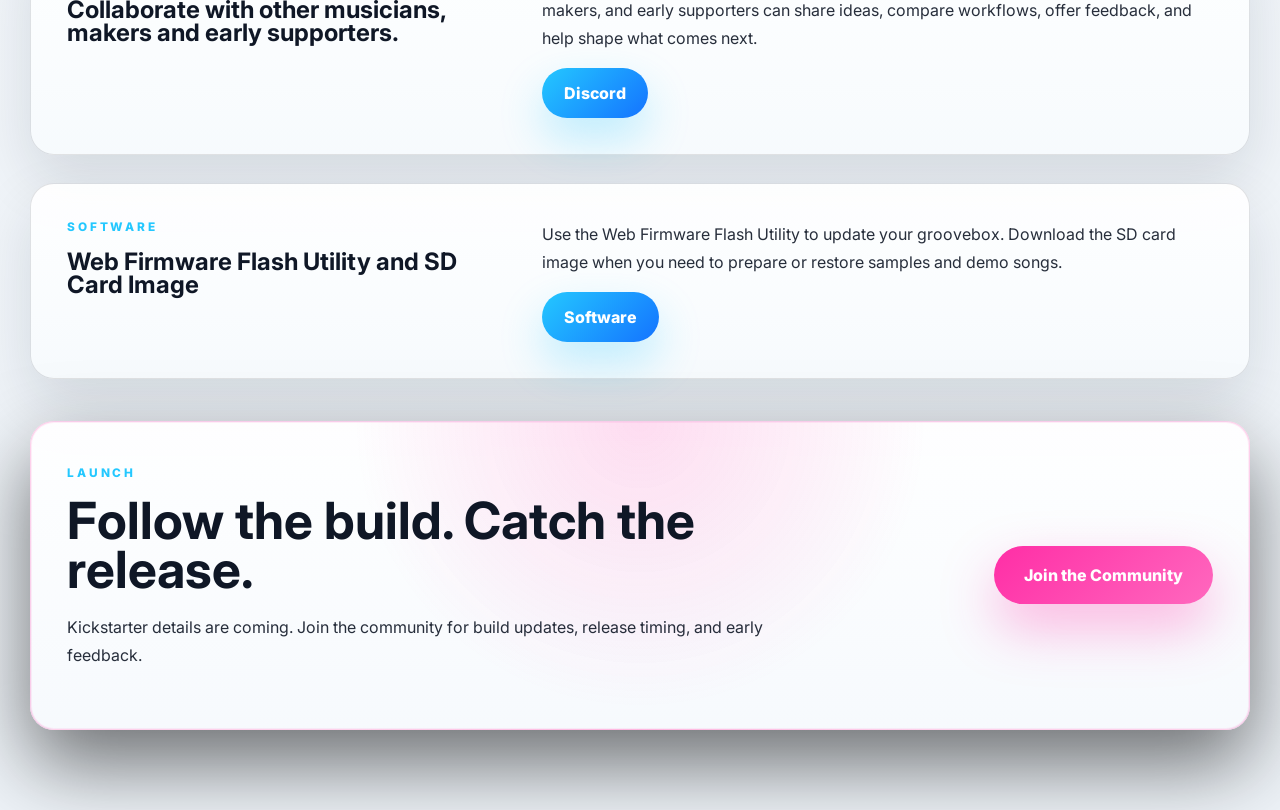
==== commit db0bed0c: "Simplify main site copy and markup" ====
--- a/index.html
+++ b/index.html
@@ -27,8 +27,7 @@
           <a href="#experience">Experience</a>
           <a href="#overview">Features</a>
           <a href="#community">Community</a>
-          <button type="button" class="theme-toggle" aria-label="Toggle light and dark theme" aria-pressed="false" title="Toggle theme" hidden>◐</button>
-          <a href="https://example.com/rhythm-kickstarter" class="nav-cta" target="_blank" rel="noopener noreferrer">Join the Launch</a>
+          <a href="#launch" class="nav-cta">Join the Launch</a>
         </nav>
       </div>
     </header>
@@ -44,21 +43,11 @@
             more time making something worth keeping.
           </p>
           <div class="hero-actions">
-            <a class="button button-primary" href="https://example.com/rhythm-kickstarter" target="_blank" rel="noopener noreferrer">Join the Launch</a>
+            <a class="button button-primary" href="#launch">Join the Launch</a>
           </div>
         </div>
         <div class="hero-media">
           <img src="images/hero.jpg" alt="A moody electronic music production setup with modern gear and dramatic lighting.">
-<!--
-          <div class="glass-card floating-card top-card">
-            <strong>Built for momentum</strong>
-            <span>Quick ideas become playable loops.</span>
-          </div>
-          <div class="glass-card floating-card bottom-card">
-            <strong>Designed with intention</strong>
-            <span>Clean interface. Clear hierarchy. No nonsense.</span>
-          </div>
--->
           <div class="glow glow-blue"></div>
           <div class="glow glow-pink"></div>
         </div>
@@ -69,7 +58,7 @@
           <p class="section-tag">STORY</p>
           <h2>From Software to Hardware</h2>
           <div class="story-image">
-            <img src="images/story.jpg" alt="Placeholder monochrome technical drawing style image for the RHYTHM story section.">
+            <img src="images/story.jpg" alt="Monochrome technical drawing style image for the RHYTHM story section.">
           </div>
         </div>
         <div class="story-copy">
@@ -77,13 +66,13 @@
             RHYTHM comes from a long history of audio projects.
           </p>
           <p>
-            Back in 2005, we created PSP Rhythm, a music sequencer that built a small but loyal following and introduced the core workflow ideas that would eventually shape RHYTHM.
+            In 2005, we created PSP Rhythm, a music sequencer that built a small but loyal following and introduced the core workflow ideas that would eventually shape RHYTHM.
           </p>
           <p>
             When Apple opened its SDK in 2008, we moved to that platform and built BTBX, Rhythm Studio, Modular, and other audio apps. Each project pushed those ideas further, but the larger goal never went away: to create a real hardware instrument that felt immediate and focused.
           </p>
           <p>
-            After years of experimentation, design work, and learning how to move from software into the physical world of electronics, RHYTHM was born — a compact groovebox built to turn that history into something tactile, musical, and real.
+            After years of experiments, design work, and hard-earned electronics lessons, RHYTHM became the hardware version of that idea: compact, tactile, musical, and real.
           </p>
         </div>
       </section>
@@ -130,8 +119,8 @@
           <ul class="check-list">
             <li>Optimized for hands-on beat construction</li>
             <li>Made for repeatable creative flow, not endless option paralysis</li>
-            <li>You can go as far down the rabbit hole as you would like to go with parameter locks or keep it quick and fast</li>
-            <li>Compact enough for a  busy workspace, strong enough for serious sessions</li>
+            <li>Use parameter locks for deeper sequencing, or keep the workflow quick while an idea is fresh</li>
+            <li>Compact enough for a busy workspace, strong enough for serious sessions</li>
           </ul>
         </div>
         <div class="showcase-image">
@@ -142,8 +131,6 @@
       <section id="overview" class="trust-panel" aria-label="RHYTHM product overview tabs">
         <input type="radio" name="trust-tab" id="trust-features" checked>
         <input type="radio" name="trust-tab" id="trust-specifications">
-        <input type="radio" name="trust-tab" id="trust-documentation">
-
         <div class="trust-tabs" role="tablist" aria-label="RHYTHM product overview tabs">
           <label class="trust-tab" for="trust-features" role="tab" aria-controls="trust-panel-features">Software Features</label>
           <label class="trust-tab" for="trust-specifications" role="tab" aria-controls="trust-panel-specifications">Hardware Specifications</label>
@@ -158,7 +145,7 @@
             <div class="trust-copy">
               <ul class="check-list">
                 <li>8 Tracks, 16 Patterns, 64 Samples</li>
-                <li>Up to 64 Steps per Track Patterns</li>
+                <li>Up to 64 steps per track pattern</li>
                 <li>256 Step Song Sequence</li>
                 <li>32 Voice Polyphony</li>
                 <li>Per Track Swing</li>
@@ -177,14 +164,14 @@
             </div>
             <div class="trust-copy">
               <ul class="check-list">
-                <li>24bit Audio, 48k Sampling Rate</li>
+                <li>24-bit audio at 48 kHz</li>
                 <li>Stereo Audio Input and Output</li>
-                <li>Midi Input and Output</li>
+                <li>MIDI Input and Output</li>
                 <li>2.42" OLED Display 128x64</li>
                 <li>Rotary Encoder</li>
                 <li>Low Profile MX switches</li>
-                <li>64mb RAM (58mb usable for samples)</li>
-                <li>480Mhz CPU</li>
+                <li>64 MB RAM (58 MB usable for samples)</li>
+                <li>480 MHz CPU</li>
                 <li>Micro SD Card</li>
               </ul>
             </div>
@@ -200,12 +187,12 @@
         </div>
         <div class="community-copy">
           <p>
-            RHYTHM documentation is intended to grow alongside the instrument, from first-use quick starts to deeper
-            workflow guides, full reference material, and video-based help.
+            RHYTHM documentation will grow alongside the instrument, from first-use quick starts to deeper
+            workflow guides, full reference material, and videos.
           </p>
           <div class="community-actions">
             <a class="button button-blue" href="https://manual.zeroneng.com" target="_blank" rel="noopener noreferrer">Quickstart Guide and Manual</a>
-            <a class="button button-blue" href="https://youtube.com" target="_blank" rel="noopener noreferrer">YouTube Channel</a>
+            <a class="button button-blue" href="https://discord.gg/RzFStZty4" target="_blank" rel="noopener noreferrer">Ask the Community</a>
           </div>
         </div>
       </section>
@@ -225,34 +212,15 @@
           </div>
         </div>
       </section>
-<!--
-      <section id="open-hardware" class="content-section story-panel">
-        <div>
-          <p class="section-tag">OPEN HARDWARE</p>
-          <h2>SDK</h2>
-        </div>
-        <div class="story-copy">
-          <p>
-            RHYTHM has an open hardware design. This means you can download the base framework and build your own project! 
-            Based off of the Daisy Seed by Electro-Smith, RHYTHM adds a display, I/O and controls. From there you can take it from 
-            and idea to reality!
-          </p>
-          <div class="community-actions">
-            <a class="button button-blue" href="https://github.com/zeroneng" target="_blank" rel="noopener noreferrer">GitHub</a>
-          </div>
-        </div>
-      </section>
--->
-
-      <section id="documentation" class="content-section community-panel">
+      <section id="software" class="content-section community-panel">
         <div>
           <p class="section-tag">SOFTWARE</p>
           <h2>Web Firmware Flash Utility and SD Card Image</h2>
         </div>
         <div class="community-copy">
           <p>
-            Use the Web Firmware Flash Utility to update the software on your groovebox. 
-            Download and load the SD Card Image with samples and demo songs.
+            Use the Web Firmware Flash Utility to update your groovebox.
+            Download the SD card image when you need to prepare or restore samples and demo songs.
           </p>
           <div class="community-actions">
             <a class="button button-blue" href="https://flash.zeroneng.com" target="_blank" rel="noopener noreferrer">Software</a>
@@ -265,11 +233,11 @@
           <p class="section-tag">LAUNCH</p>
           <h2>Follow the build. Catch the release.</h2>
           <p>
-            Connect to Kickstarter for launch details, campaign updates, and the release page.
+            Kickstarter details are coming. Join the community for build updates, release timing, and early feedback.
           </p>
         </div>
         <div class="launch-actions">
-          <a class="button button-primary launch-button" href="https://example.com/rhythm-kickstarter" target="_blank" rel="noopener noreferrer">Join the Launch</a>
+          <a class="button button-primary launch-button" href="https://discord.gg/RzFStZty4" target="_blank" rel="noopener noreferrer">Join the Community</a>
         </div>
       </section>
 
--- a/style.css
+++ b/style.css
@@ -145,10 +145,6 @@
   color: var(--text);
 }
 
-.theme-toggle {
-  display: none !important;
-}
-
 .topnav a.nav-cta,
 .topnav a.nav-cta:hover {
   color: #fff;
@@ -203,8 +199,7 @@
 .content-section p:not(.section-tag),
 .check-list li,
 .trust-label,
-.spec-label,
-.glass-card span {
+.spec-label {
   color: var(--copy);
   line-height: 1.75;
 }
@@ -270,32 +265,6 @@
   border-radius: 28px;
   border: 1px solid rgba(255, 255, 255, 0.08);
   box-shadow: var(--shadow);
-}
-
-.glass-card {
-  position: absolute;
-  max-width: 250px;
-  padding: 16px 18px;
-  border-radius: 18px;
-  background: rgba(8, 8, 12, 0.78);
-  border: 1px solid rgba(255, 255, 255, 0.1);
-  box-shadow: var(--shadow);
-  backdrop-filter: blur(14px);
-}
-
-.glass-card strong {
-  display: block;
-  margin-bottom: 6px;
-}
-
-.top-card {
-  top: 26px;
-  left: -28px;
-}
-
-.bottom-card {
-  right: -24px;
-  bottom: 34px;
 }
 
 .glow {
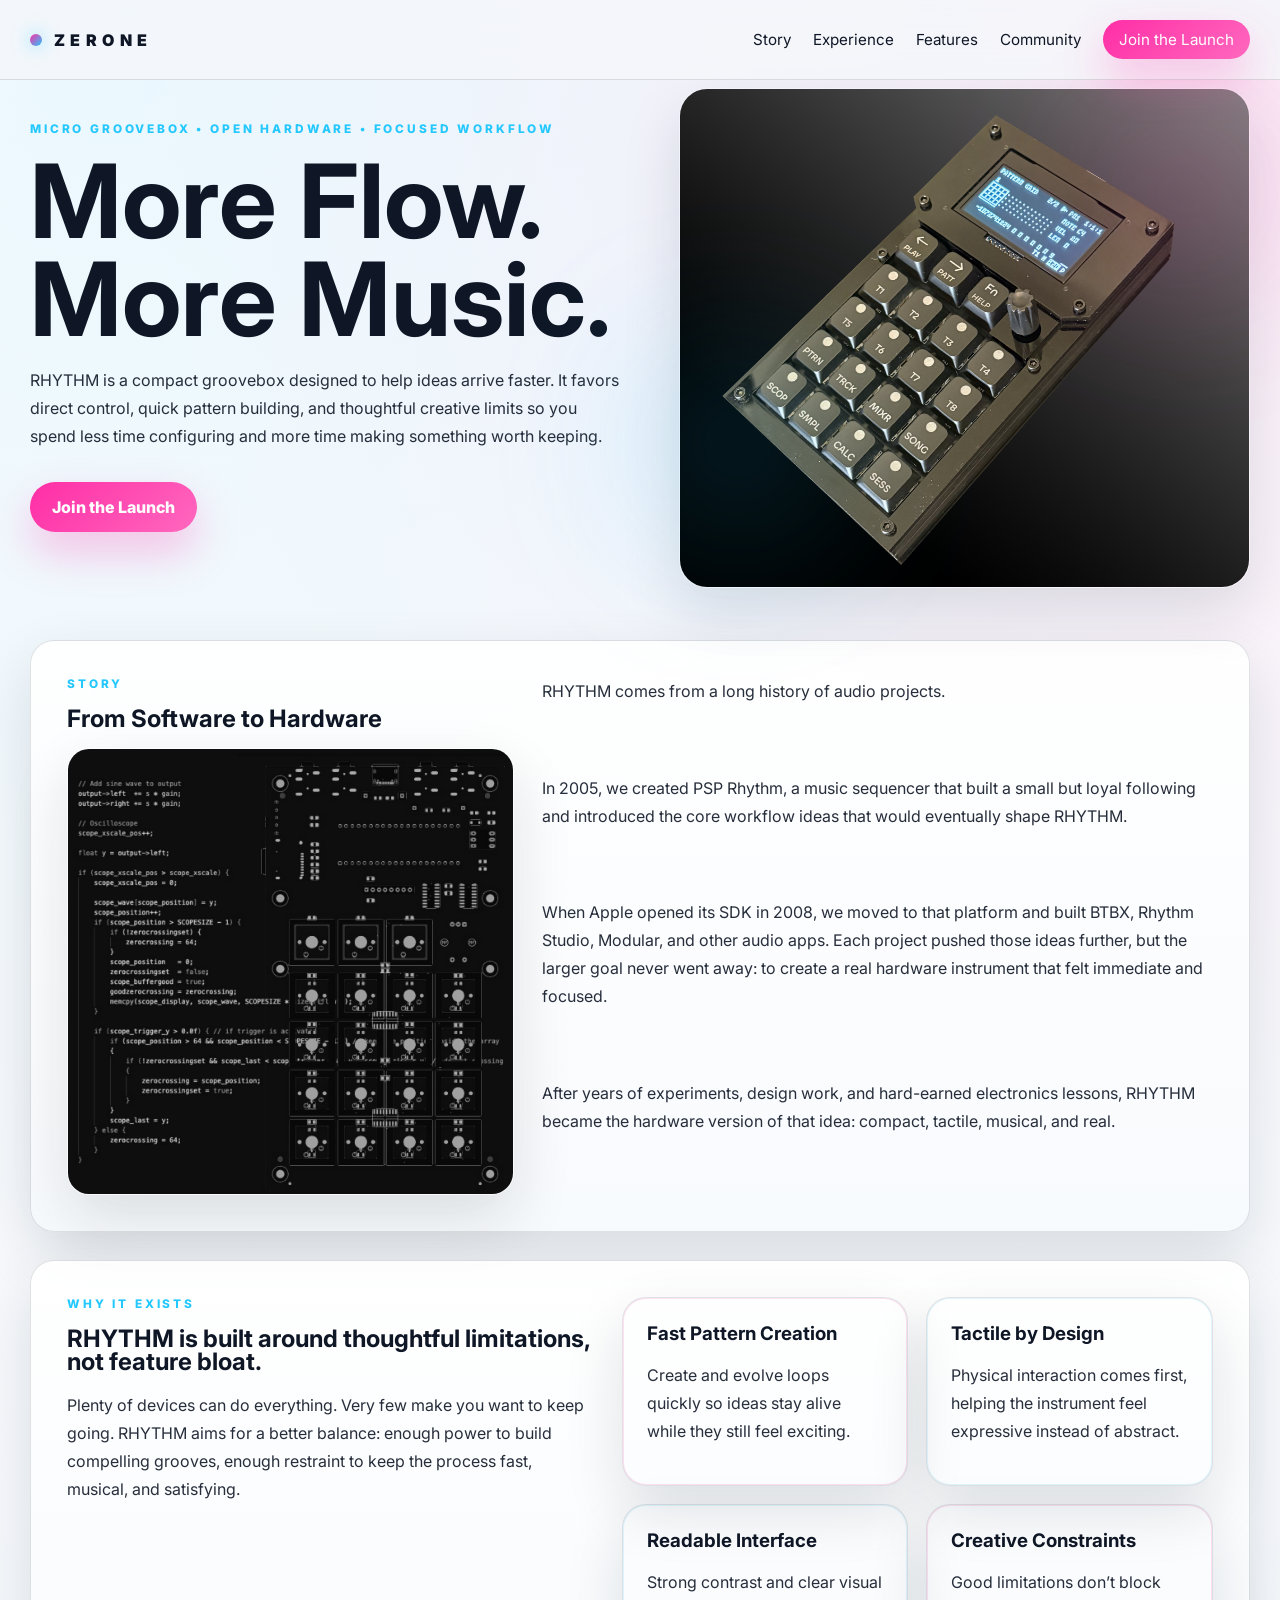
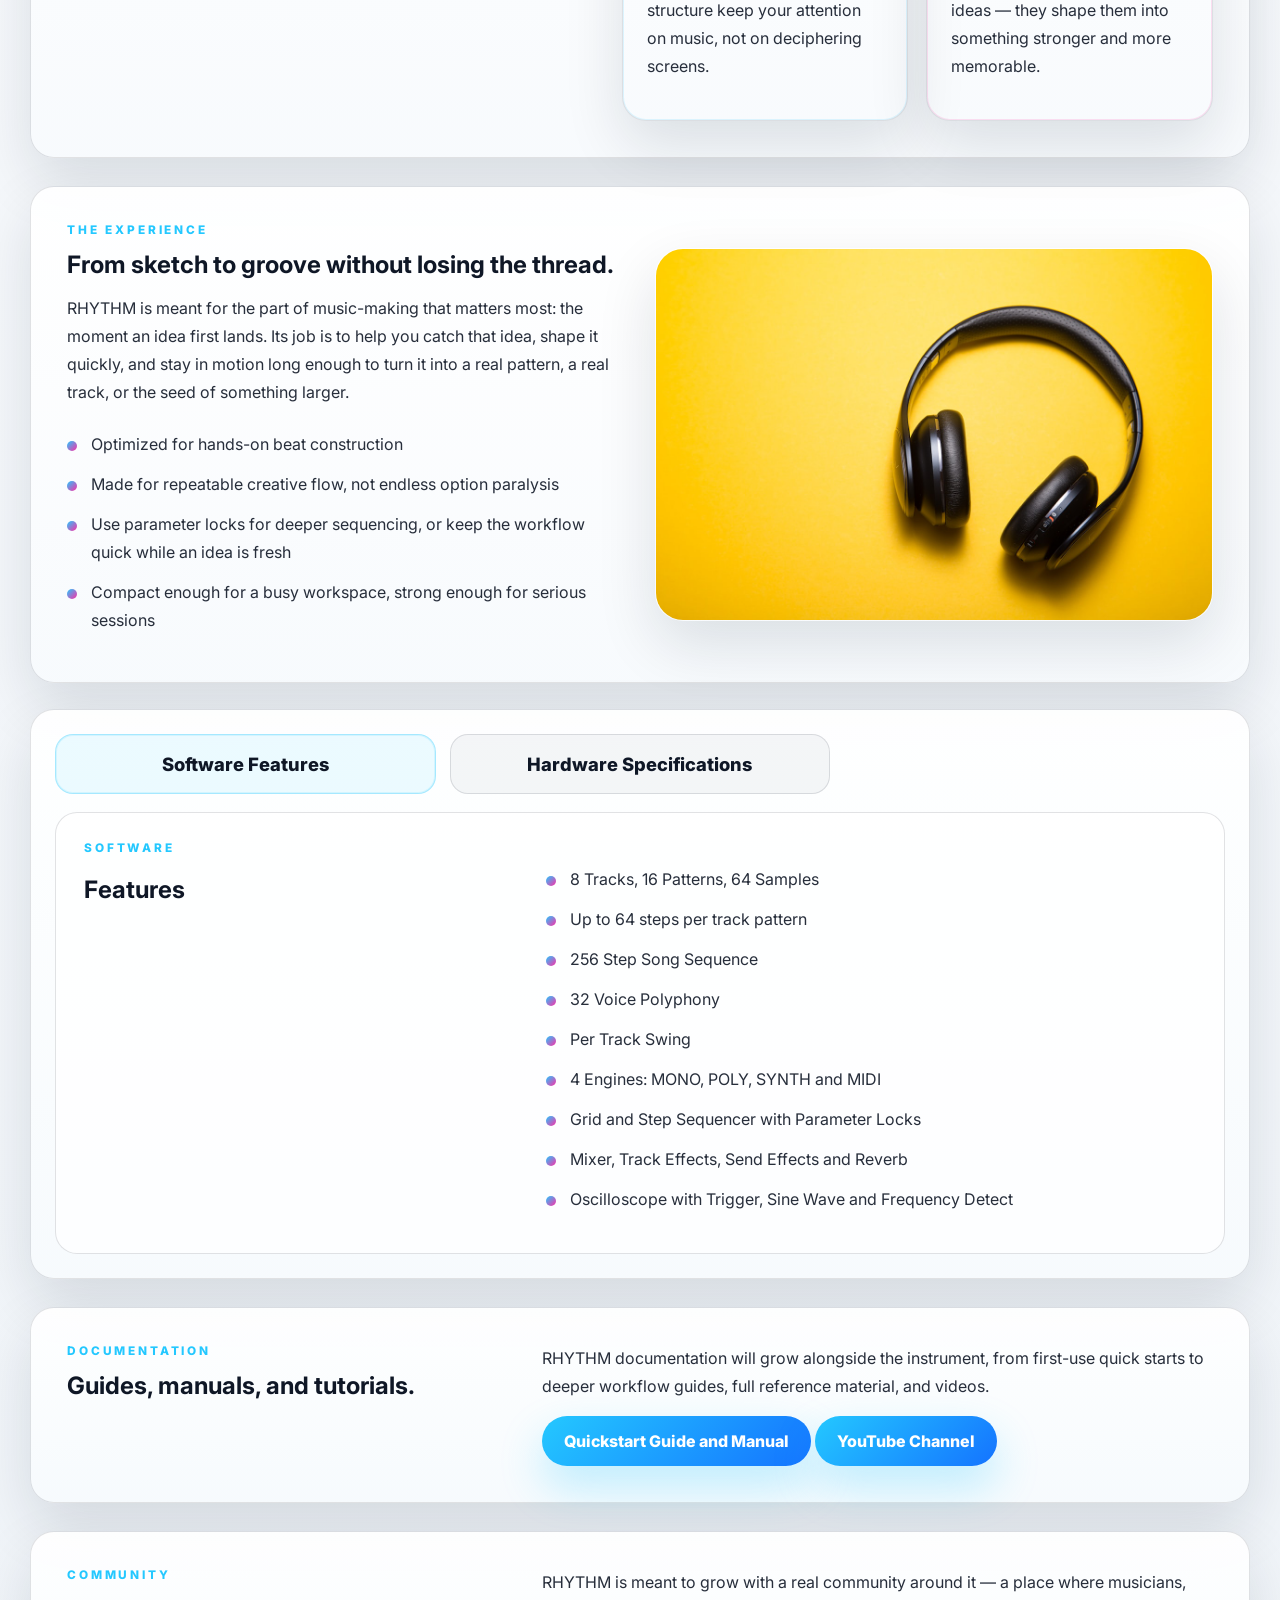
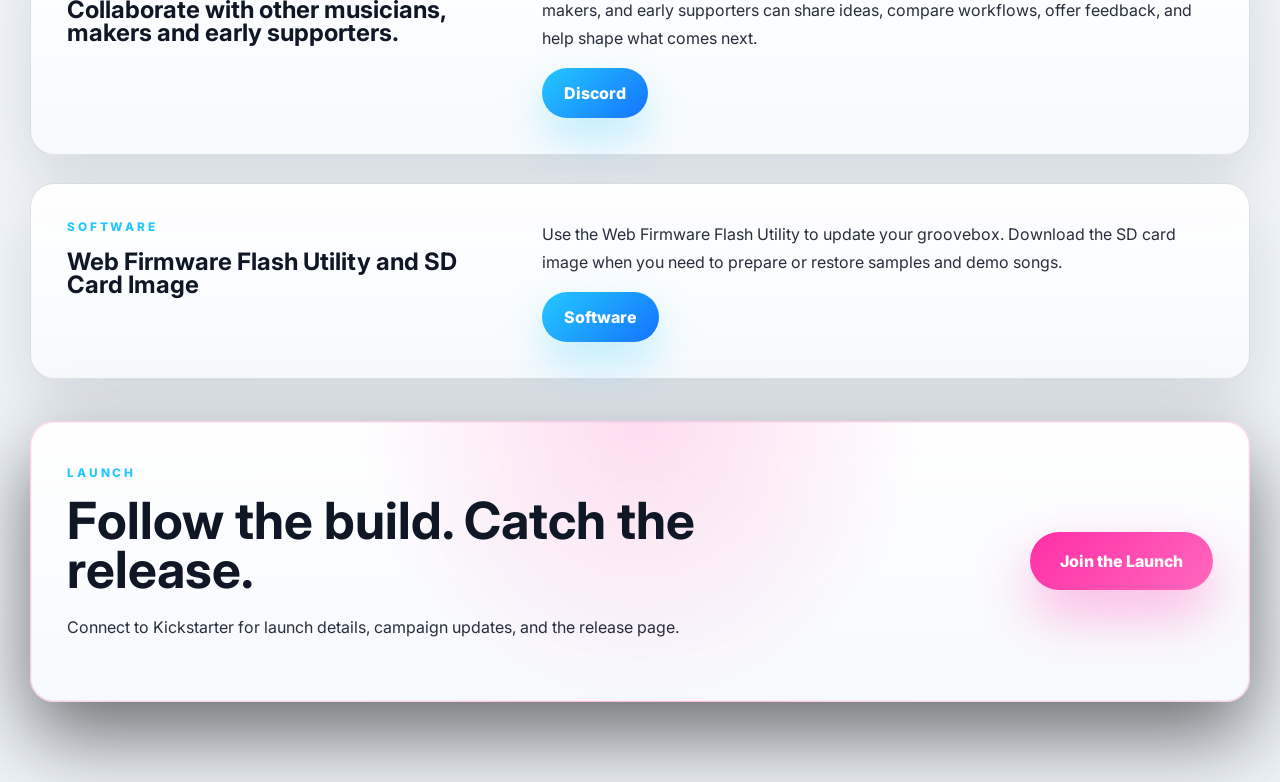
==== commit 9cd8eb6d: "Restore main site placeholders" ====
--- a/index.html
+++ b/index.html
@@ -27,7 +27,8 @@
           <a href="#experience">Experience</a>
           <a href="#overview">Features</a>
           <a href="#community">Community</a>
-          <a href="#launch" class="nav-cta">Join the Launch</a>
+          <button type="button" class="theme-toggle" aria-label="Toggle light and dark theme" aria-pressed="false" title="Toggle theme" hidden>◐</button>
+          <a href="https://example.com/rhythm-kickstarter" class="nav-cta" target="_blank" rel="noopener noreferrer">Join the Launch</a>
         </nav>
       </div>
     </header>
@@ -43,11 +44,21 @@
             more time making something worth keeping.
           </p>
           <div class="hero-actions">
-            <a class="button button-primary" href="#launch">Join the Launch</a>
+            <a class="button button-primary" href="https://example.com/rhythm-kickstarter" target="_blank" rel="noopener noreferrer">Join the Launch</a>
           </div>
         </div>
         <div class="hero-media">
           <img src="images/hero.jpg" alt="A moody electronic music production setup with modern gear and dramatic lighting.">
+<!--
+          <div class="glass-card floating-card top-card">
+            <strong>Built for momentum</strong>
+            <span>Quick ideas become playable loops.</span>
+          </div>
+          <div class="glass-card floating-card bottom-card">
+            <strong>Designed with intention</strong>
+            <span>Clean interface. Clear hierarchy. No nonsense.</span>
+          </div>
+-->
           <div class="glow glow-blue"></div>
           <div class="glow glow-pink"></div>
         </div>
@@ -58,7 +69,7 @@
           <p class="section-tag">STORY</p>
           <h2>From Software to Hardware</h2>
           <div class="story-image">
-            <img src="images/story.jpg" alt="Monochrome technical drawing style image for the RHYTHM story section.">
+            <img src="images/story.jpg" alt="Placeholder monochrome technical drawing style image for the RHYTHM story section.">
           </div>
         </div>
         <div class="story-copy">
@@ -192,7 +203,7 @@
           </p>
           <div class="community-actions">
             <a class="button button-blue" href="https://manual.zeroneng.com" target="_blank" rel="noopener noreferrer">Quickstart Guide and Manual</a>
-            <a class="button button-blue" href="https://discord.gg/RzFStZty4" target="_blank" rel="noopener noreferrer">Ask the Community</a>
+            <a class="button button-blue" href="https://youtube.com" target="_blank" rel="noopener noreferrer">YouTube Channel</a>
           </div>
         </div>
       </section>
@@ -212,6 +223,23 @@
           </div>
         </div>
       </section>
+<!--
+      <section id="open-hardware" class="content-section story-panel">
+        <div>
+          <p class="section-tag">OPEN HARDWARE</p>
+          <h2>SDK</h2>
+        </div>
+        <div class="story-copy">
+          <p>
+            RHYTHM has an open hardware design. This means you can download the base framework and build your own project!
+            Based on the Daisy Seed by Electro-Smith, RHYTHM adds a display, I/O, and controls. From there, you can take an idea to reality.
+          </p>
+          <div class="community-actions">
+            <a class="button button-blue" href="https://github.com/zeroneng" target="_blank" rel="noopener noreferrer">GitHub</a>
+          </div>
+        </div>
+      </section>
+-->
       <section id="software" class="content-section community-panel">
         <div>
           <p class="section-tag">SOFTWARE</p>
@@ -233,11 +261,11 @@
           <p class="section-tag">LAUNCH</p>
           <h2>Follow the build. Catch the release.</h2>
           <p>
-            Kickstarter details are coming. Join the community for build updates, release timing, and early feedback.
+            Connect to Kickstarter for launch details, campaign updates, and the release page.
           </p>
         </div>
         <div class="launch-actions">
-          <a class="button button-primary launch-button" href="https://discord.gg/RzFStZty4" target="_blank" rel="noopener noreferrer">Join the Community</a>
+          <a class="button button-primary launch-button" href="https://example.com/rhythm-kickstarter" target="_blank" rel="noopener noreferrer">Join the Launch</a>
         </div>
       </section>
 
--- a/style.css
+++ b/style.css
@@ -145,6 +145,10 @@
   color: var(--text);
 }
 
+.theme-toggle {
+  display: none !important;
+}
+
 .topnav a.nav-cta,
 .topnav a.nav-cta:hover {
   color: #fff;
@@ -199,7 +203,8 @@
 .content-section p:not(.section-tag),
 .check-list li,
 .trust-label,
-.spec-label {
+.spec-label,
+.glass-card span {
   color: var(--copy);
   line-height: 1.75;
 }
@@ -257,6 +262,32 @@
 
 .hero-media {
   position: relative;
+}
+
+.glass-card {
+  position: absolute;
+  max-width: 250px;
+  padding: 16px 18px;
+  border-radius: 18px;
+  background: rgba(8, 8, 12, 0.78);
+  border: 1px solid rgba(255, 255, 255, 0.1);
+  box-shadow: var(--shadow);
+  backdrop-filter: blur(14px);
+}
+
+.glass-card strong {
+  display: block;
+  margin-bottom: 6px;
+}
+
+.top-card {
+  top: 26px;
+  left: -28px;
+}
+
+.bottom-card {
+  right: -24px;
+  bottom: 34px;
 }
 
 .hero-media img,
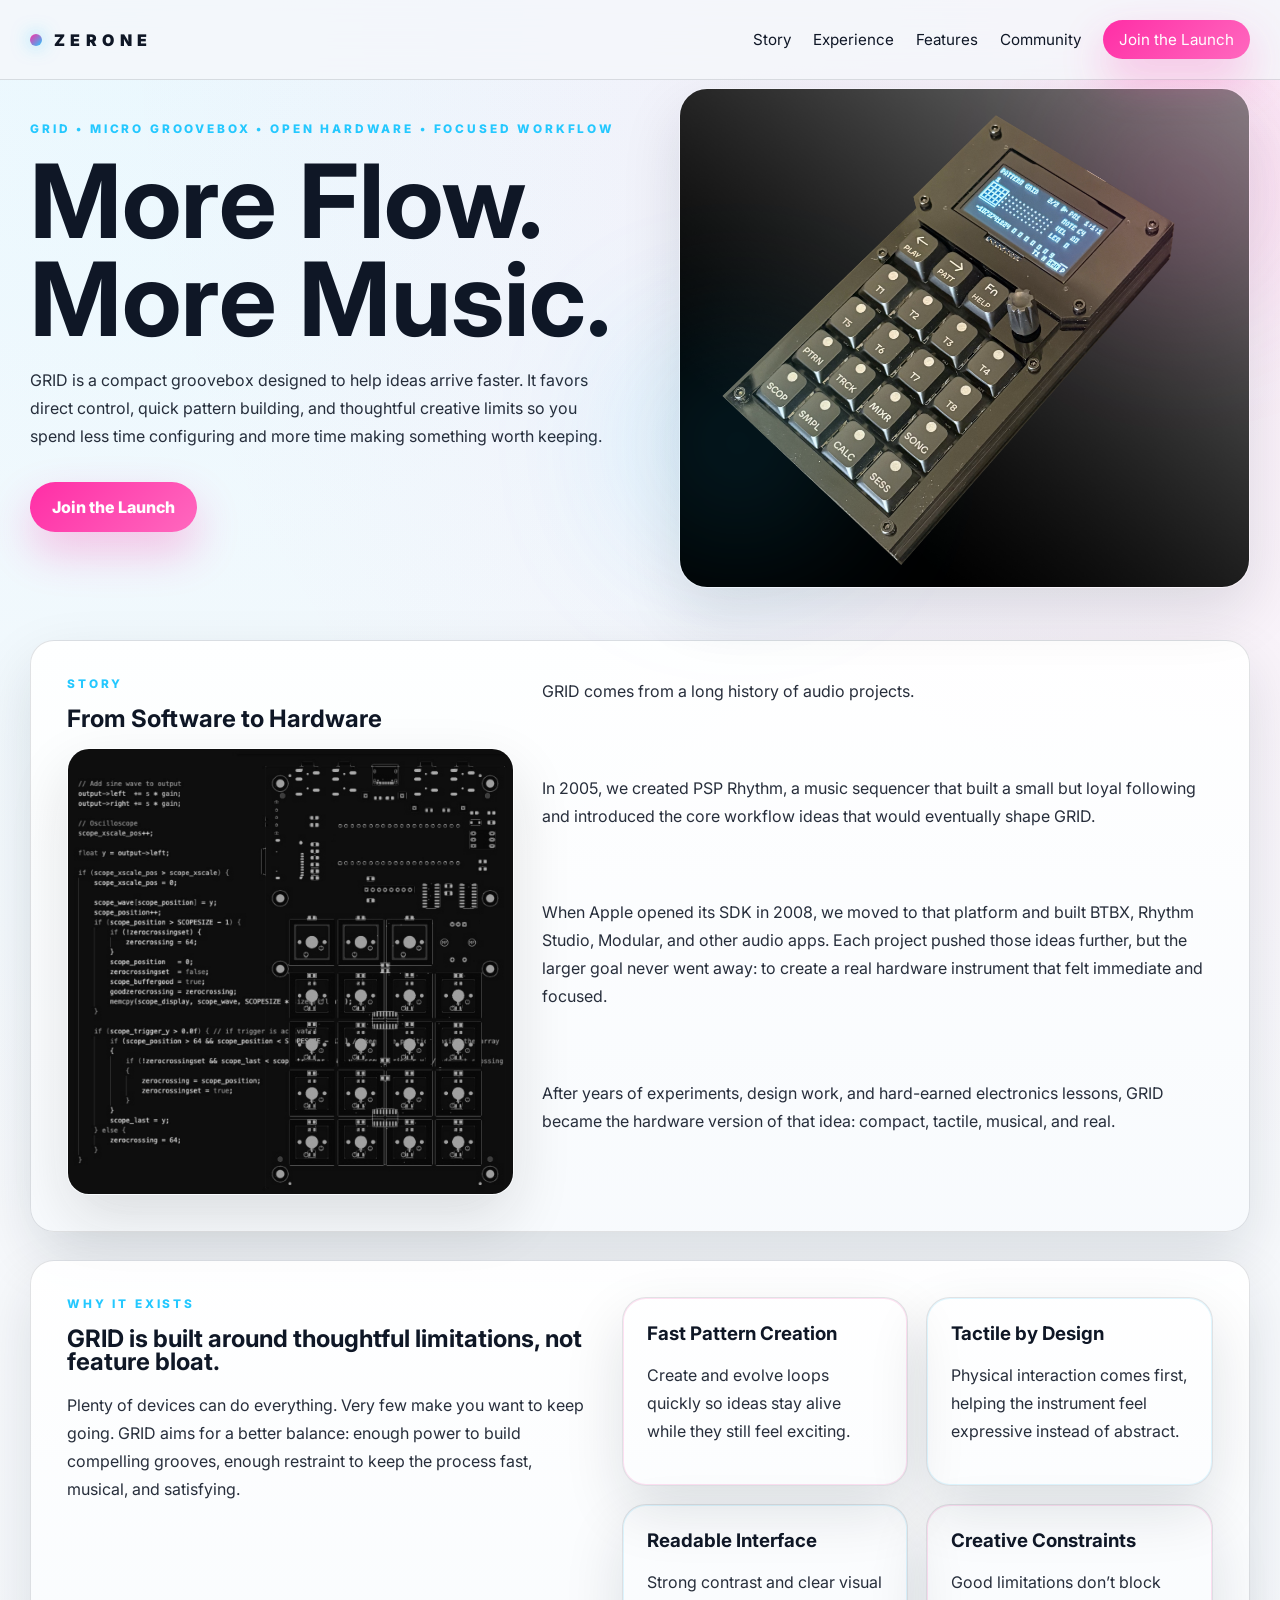
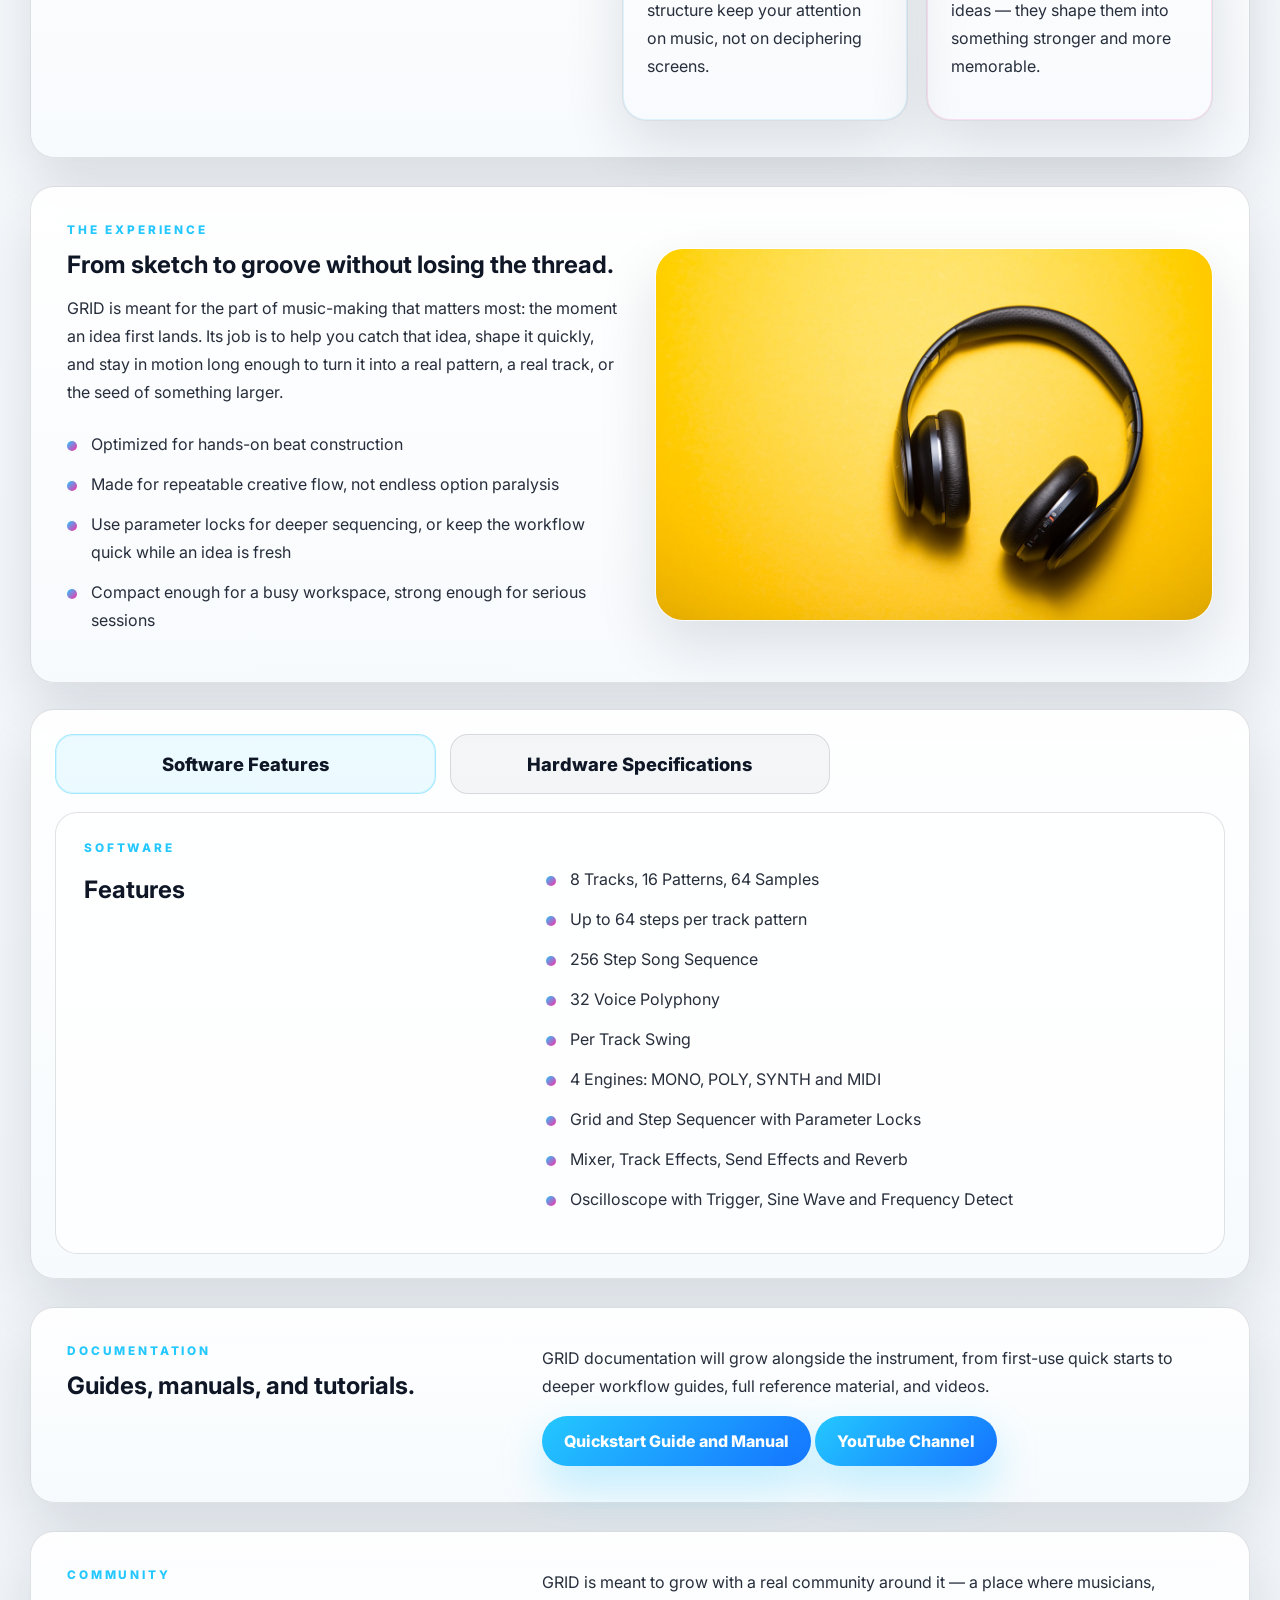
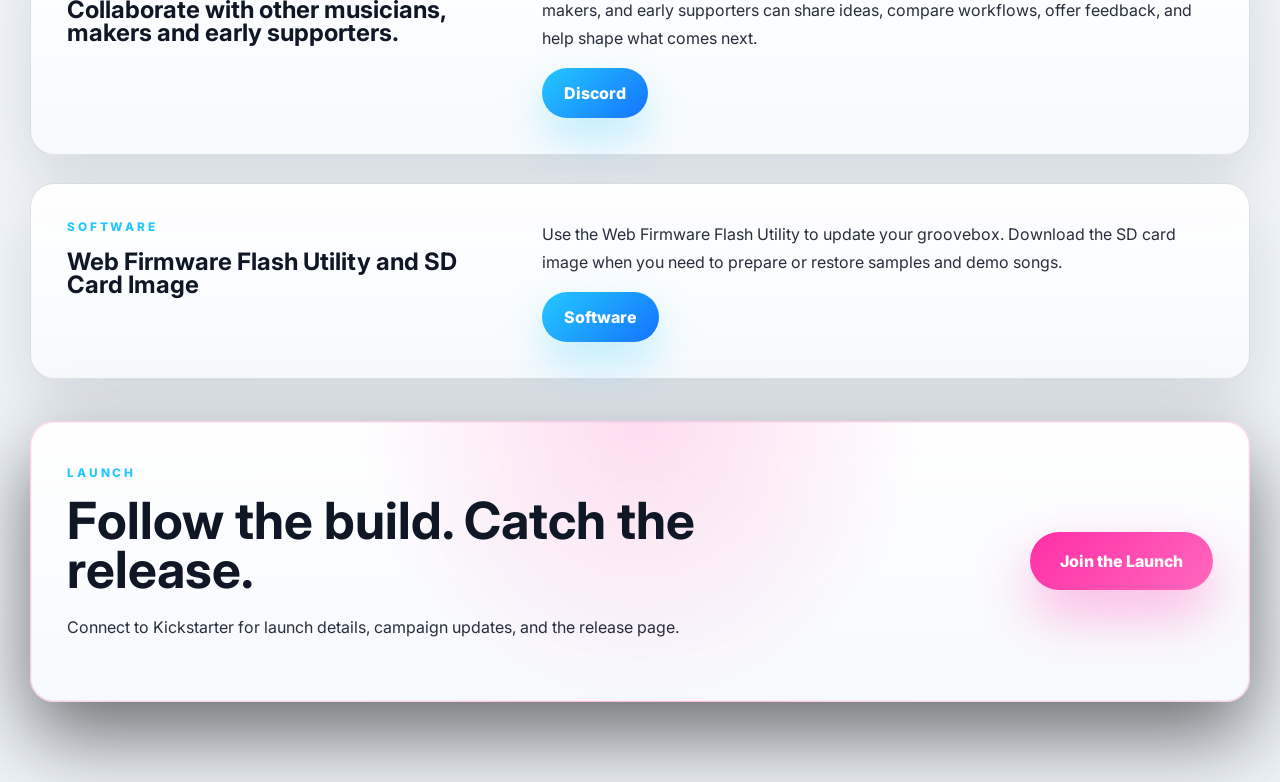
==== commit f5d744d6: "Rebrand groovebox site to GRID" ====
--- a/index.html
+++ b/index.html
@@ -3,8 +3,8 @@
 <head>
   <meta charset="UTF-8">
   <meta name="viewport" content="width=device-width, initial-scale=1.0">
-  <title>RHYTHM — Focused Groovebox for Fast Ideas</title>
-  <meta name="description" content="RHYTHM is a modern micro groovebox built for fast pattern creation, tactile performance, and creative momentum.">
+  <title>GRID — Focused Groovebox for Fast Ideas</title>
+  <meta name="description" content="GRID is a modern micro groovebox built for fast pattern creation, tactile performance, and creative momentum.">
   <link rel="preconnect" href="https://fonts.googleapis.com">
   <link rel="preconnect" href="https://fonts.gstatic.com" crossorigin>
   <link href="https://fonts.googleapis.com/css2?family=Inter:wght@400;500;600;700;800;900&display=swap" rel="stylesheet">
@@ -36,10 +36,10 @@
     <main>
       <section id="hero" class="hero">
         <div class="hero-copy">
-          <p class="eyebrow">MICRO GROOVEBOX • OPEN HARDWARE • FOCUSED WORKFLOW</p>
+          <p class="eyebrow">GRID • MICRO GROOVEBOX • OPEN HARDWARE • FOCUSED WORKFLOW</p>
           <h1>More Flow.<br>More Music.</h1>
           <p class="hero-text">
-            RHYTHM is a compact groovebox designed to help ideas arrive faster. It favors direct control,
+            GRID is a compact groovebox designed to help ideas arrive faster. It favors direct control,
             quick pattern building, and thoughtful creative limits so you spend less time configuring and
             more time making something worth keeping.
           </p>
@@ -69,21 +69,21 @@
           <p class="section-tag">STORY</p>
           <h2>From Software to Hardware</h2>
           <div class="story-image">
-            <img src="images/story.jpg" alt="Placeholder monochrome technical drawing style image for the RHYTHM story section.">
+            <img src="images/story.jpg" alt="Placeholder monochrome technical drawing style image for the GRID story section.">
           </div>
         </div>
         <div class="story-copy">
           <p>
-            RHYTHM comes from a long history of audio projects.
-          </p>
-          <p>
-            In 2005, we created PSP Rhythm, a music sequencer that built a small but loyal following and introduced the core workflow ideas that would eventually shape RHYTHM.
+            GRID comes from a long history of audio projects.
+          </p>
+          <p>
+            In 2005, we created PSP Rhythm, a music sequencer that built a small but loyal following and introduced the core workflow ideas that would eventually shape GRID.
           </p>
           <p>
             When Apple opened its SDK in 2008, we moved to that platform and built BTBX, Rhythm Studio, Modular, and other audio apps. Each project pushed those ideas further, but the larger goal never went away: to create a real hardware instrument that felt immediate and focused.
           </p>
           <p>
-            After years of experiments, design work, and hard-earned electronics lessons, RHYTHM became the hardware version of that idea: compact, tactile, musical, and real.
+            After years of experiments, design work, and hard-earned electronics lessons, GRID became the hardware version of that idea: compact, tactile, musical, and real.
           </p>
         </div>
       </section>
@@ -91,9 +91,9 @@
       <section id="why" class="content-section intro-grid">
         <div class="intro-copy">
           <p class="section-tag">WHY IT EXISTS</p>
-          <h2>RHYTHM is built around thoughtful limitations, not feature bloat.</h2>
-          <p>
-            Plenty of devices can do everything. Very few make you want to keep going. RHYTHM aims for a
+          <h2>GRID is built around thoughtful limitations, not feature bloat.</h2>
+          <p>
+            Plenty of devices can do everything. Very few make you want to keep going. GRID aims for a
             better balance: enough power to build compelling grooves, enough restraint to keep the process
             fast, musical, and satisfying.
           </p>
@@ -123,7 +123,7 @@
           <p class="section-tag">THE EXPERIENCE</p>
           <h2>From sketch to groove without losing the thread.</h2>
           <p>
-            RHYTHM is meant for the part of music-making that matters most: the moment an idea first lands.
+            GRID is meant for the part of music-making that matters most: the moment an idea first lands.
             Its job is to help you catch that idea, shape it quickly, and stay in motion long enough to turn
             it into a real pattern, a real track, or the seed of something larger.
           </p>
@@ -139,10 +139,10 @@
         </div>
       </section>
 
-      <section id="overview" class="trust-panel" aria-label="RHYTHM product overview tabs">
+      <section id="overview" class="trust-panel" aria-label="GRID product overview tabs">
         <input type="radio" name="trust-tab" id="trust-features" checked>
         <input type="radio" name="trust-tab" id="trust-specifications">
-        <div class="trust-tabs" role="tablist" aria-label="RHYTHM product overview tabs">
+        <div class="trust-tabs" role="tablist" aria-label="GRID product overview tabs">
           <label class="trust-tab" for="trust-features" role="tab" aria-controls="trust-panel-features">Software Features</label>
           <label class="trust-tab" for="trust-specifications" role="tab" aria-controls="trust-panel-specifications">Hardware Specifications</label>
         </div>
@@ -198,7 +198,7 @@
         </div>
         <div class="community-copy">
           <p>
-            RHYTHM documentation will grow alongside the instrument, from first-use quick starts to deeper
+            GRID documentation will grow alongside the instrument, from first-use quick starts to deeper
             workflow guides, full reference material, and videos.
           </p>
           <div class="community-actions">
@@ -215,7 +215,7 @@
         </div>
         <div class="community-copy">
           <p>
-            RHYTHM is meant to grow with a real community around it — a place where musicians, makers, and early
+            GRID is meant to grow with a real community around it — a place where musicians, makers, and early
             supporters can share ideas, compare workflows, offer feedback, and help shape what comes next.
           </p>
           <div class="community-actions">
@@ -231,8 +231,8 @@
         </div>
         <div class="story-copy">
           <p>
-            RHYTHM has an open hardware design. This means you can download the base framework and build your own project!
-            Based on the Daisy Seed by Electro-Smith, RHYTHM adds a display, I/O, and controls. From there, you can take an idea to reality.
+            GRID has an open hardware design. This means you can download the base framework and build your own project!
+            Based on the Daisy Seed by Electro-Smith, GRID adds a display, I/O, and controls. From there, you can take an idea to reality.
           </p>
           <div class="community-actions">
             <a class="button button-blue" href="https://github.com/zeroneng" target="_blank" rel="noopener noreferrer">GitHub</a>
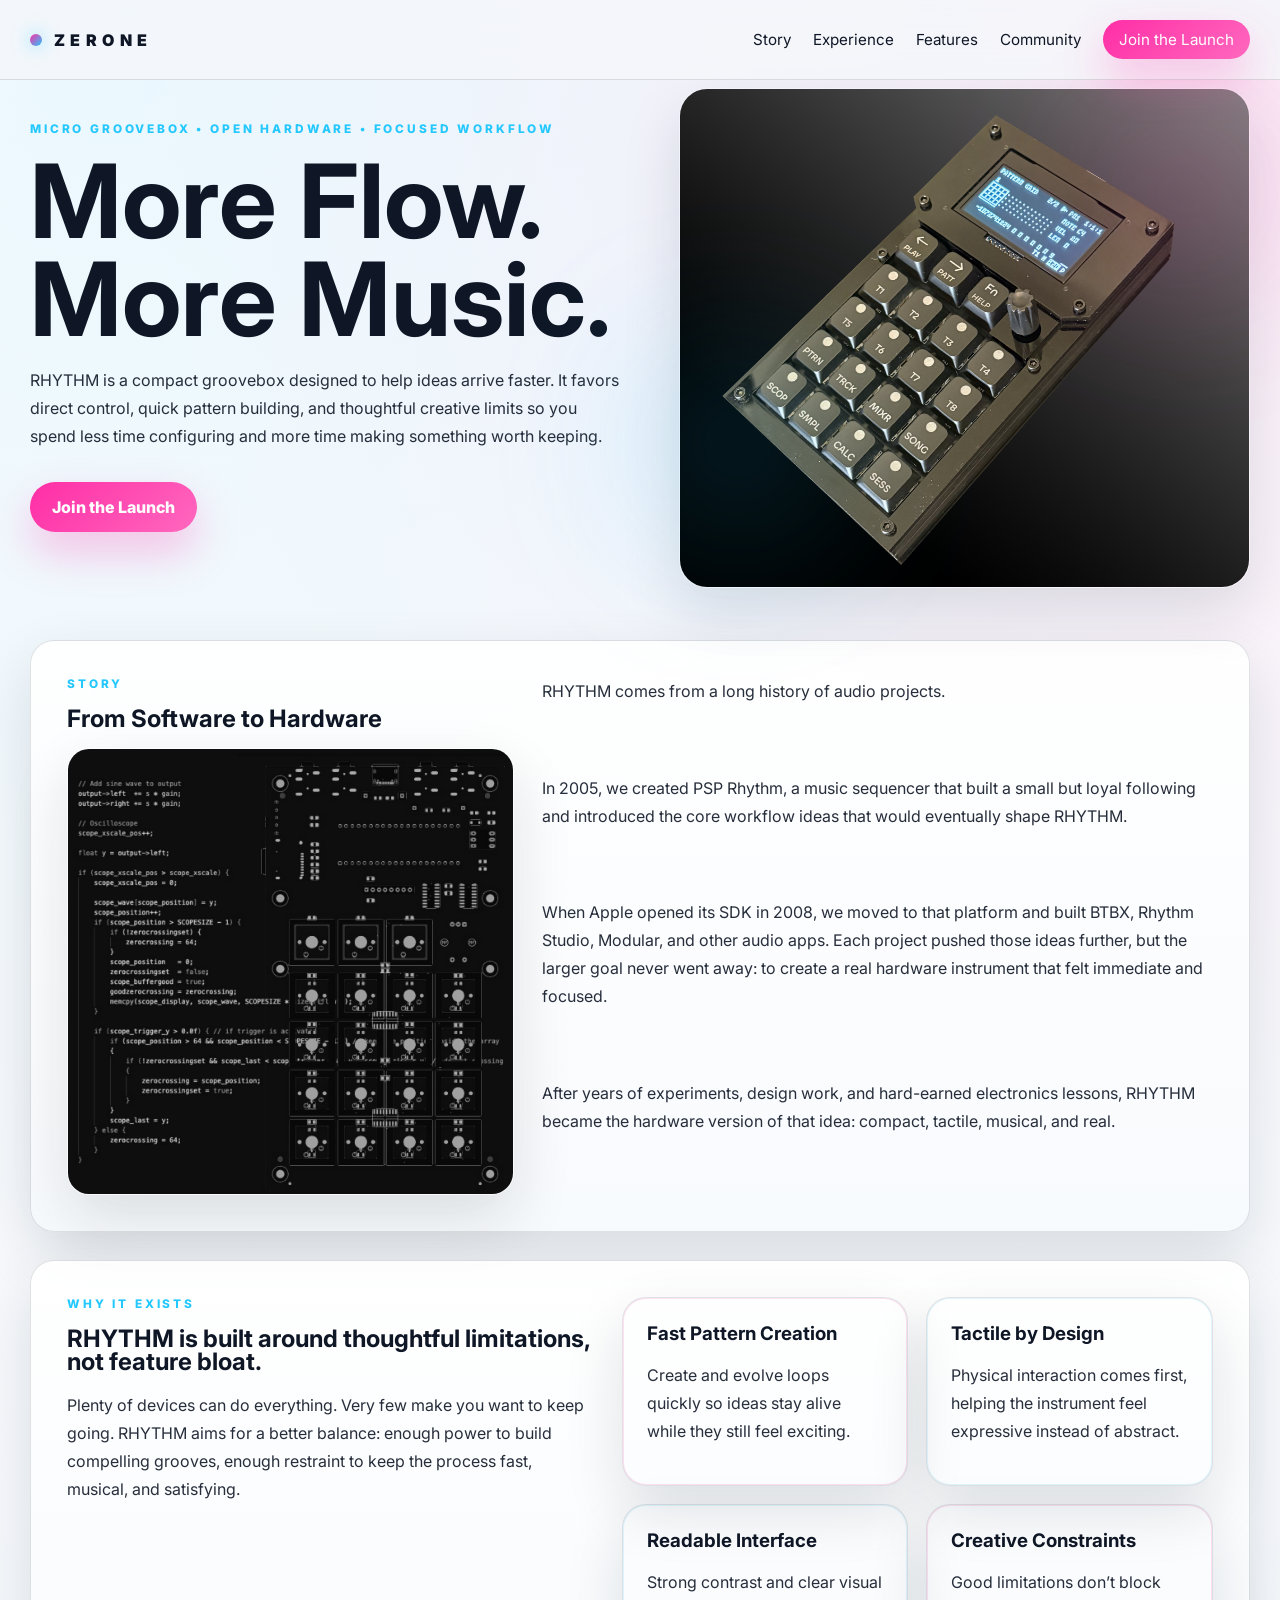
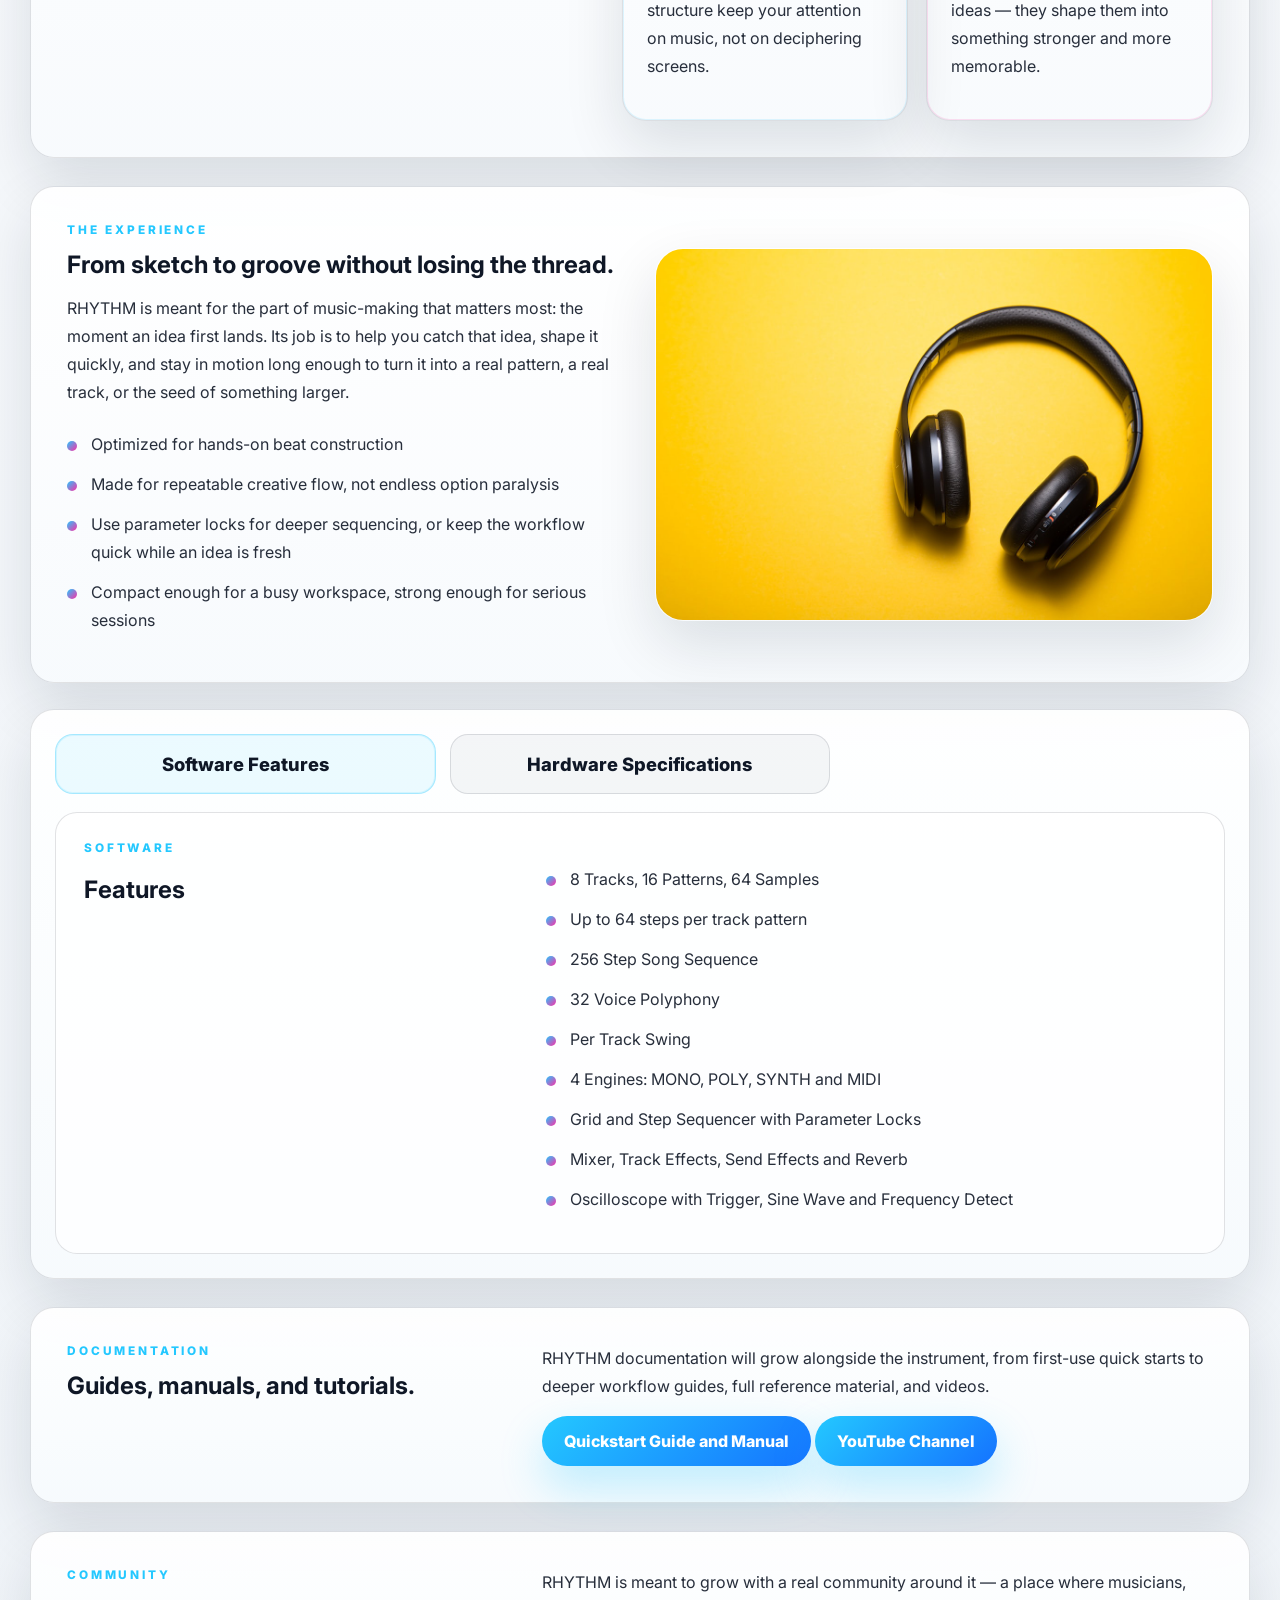
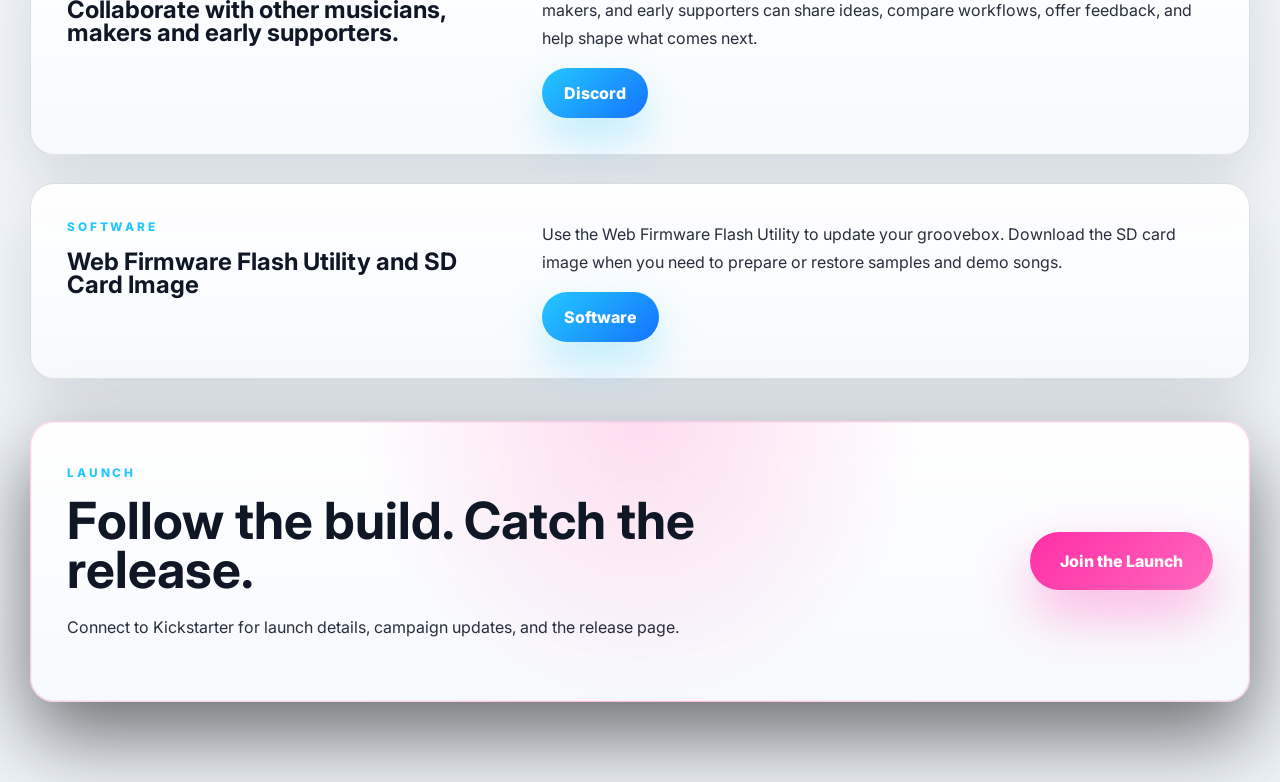
==== commit 67e77c73: "Revert "Rebrand groovebox site to GRID" This reverts commit f5d744d62c4b960aad632087798fe2010a4725e0" ====
--- a/index.html
+++ b/index.html
@@ -3,8 +3,8 @@
 <head>
   <meta charset="UTF-8">
   <meta name="viewport" content="width=device-width, initial-scale=1.0">
-  <title>GRID — Focused Groovebox for Fast Ideas</title>
-  <meta name="description" content="GRID is a modern micro groovebox built for fast pattern creation, tactile performance, and creative momentum.">
+  <title>RHYTHM — Focused Groovebox for Fast Ideas</title>
+  <meta name="description" content="RHYTHM is a modern micro groovebox built for fast pattern creation, tactile performance, and creative momentum.">
   <link rel="preconnect" href="https://fonts.googleapis.com">
   <link rel="preconnect" href="https://fonts.gstatic.com" crossorigin>
   <link href="https://fonts.googleapis.com/css2?family=Inter:wght@400;500;600;700;800;900&display=swap" rel="stylesheet">
@@ -36,10 +36,10 @@
     <main>
       <section id="hero" class="hero">
         <div class="hero-copy">
-          <p class="eyebrow">GRID • MICRO GROOVEBOX • OPEN HARDWARE • FOCUSED WORKFLOW</p>
+          <p class="eyebrow">MICRO GROOVEBOX • OPEN HARDWARE • FOCUSED WORKFLOW</p>
           <h1>More Flow.<br>More Music.</h1>
           <p class="hero-text">
-            GRID is a compact groovebox designed to help ideas arrive faster. It favors direct control,
+            RHYTHM is a compact groovebox designed to help ideas arrive faster. It favors direct control,
             quick pattern building, and thoughtful creative limits so you spend less time configuring and
             more time making something worth keeping.
           </p>
@@ -69,21 +69,21 @@
           <p class="section-tag">STORY</p>
           <h2>From Software to Hardware</h2>
           <div class="story-image">
-            <img src="images/story.jpg" alt="Placeholder monochrome technical drawing style image for the GRID story section.">
+            <img src="images/story.jpg" alt="Placeholder monochrome technical drawing style image for the RHYTHM story section.">
           </div>
         </div>
         <div class="story-copy">
           <p>
-            GRID comes from a long history of audio projects.
-          </p>
-          <p>
-            In 2005, we created PSP Rhythm, a music sequencer that built a small but loyal following and introduced the core workflow ideas that would eventually shape GRID.
+            RHYTHM comes from a long history of audio projects.
+          </p>
+          <p>
+            In 2005, we created PSP Rhythm, a music sequencer that built a small but loyal following and introduced the core workflow ideas that would eventually shape RHYTHM.
           </p>
           <p>
             When Apple opened its SDK in 2008, we moved to that platform and built BTBX, Rhythm Studio, Modular, and other audio apps. Each project pushed those ideas further, but the larger goal never went away: to create a real hardware instrument that felt immediate and focused.
           </p>
           <p>
-            After years of experiments, design work, and hard-earned electronics lessons, GRID became the hardware version of that idea: compact, tactile, musical, and real.
+            After years of experiments, design work, and hard-earned electronics lessons, RHYTHM became the hardware version of that idea: compact, tactile, musical, and real.
           </p>
         </div>
       </section>
@@ -91,9 +91,9 @@
       <section id="why" class="content-section intro-grid">
         <div class="intro-copy">
           <p class="section-tag">WHY IT EXISTS</p>
-          <h2>GRID is built around thoughtful limitations, not feature bloat.</h2>
-          <p>
-            Plenty of devices can do everything. Very few make you want to keep going. GRID aims for a
+          <h2>RHYTHM is built around thoughtful limitations, not feature bloat.</h2>
+          <p>
+            Plenty of devices can do everything. Very few make you want to keep going. RHYTHM aims for a
             better balance: enough power to build compelling grooves, enough restraint to keep the process
             fast, musical, and satisfying.
           </p>
@@ -123,7 +123,7 @@
           <p class="section-tag">THE EXPERIENCE</p>
           <h2>From sketch to groove without losing the thread.</h2>
           <p>
-            GRID is meant for the part of music-making that matters most: the moment an idea first lands.
+            RHYTHM is meant for the part of music-making that matters most: the moment an idea first lands.
             Its job is to help you catch that idea, shape it quickly, and stay in motion long enough to turn
             it into a real pattern, a real track, or the seed of something larger.
           </p>
@@ -139,10 +139,10 @@
         </div>
       </section>
 
-      <section id="overview" class="trust-panel" aria-label="GRID product overview tabs">
+      <section id="overview" class="trust-panel" aria-label="RHYTHM product overview tabs">
         <input type="radio" name="trust-tab" id="trust-features" checked>
         <input type="radio" name="trust-tab" id="trust-specifications">
-        <div class="trust-tabs" role="tablist" aria-label="GRID product overview tabs">
+        <div class="trust-tabs" role="tablist" aria-label="RHYTHM product overview tabs">
           <label class="trust-tab" for="trust-features" role="tab" aria-controls="trust-panel-features">Software Features</label>
           <label class="trust-tab" for="trust-specifications" role="tab" aria-controls="trust-panel-specifications">Hardware Specifications</label>
         </div>
@@ -198,7 +198,7 @@
         </div>
         <div class="community-copy">
           <p>
-            GRID documentation will grow alongside the instrument, from first-use quick starts to deeper
+            RHYTHM documentation will grow alongside the instrument, from first-use quick starts to deeper
             workflow guides, full reference material, and videos.
           </p>
           <div class="community-actions">
@@ -215,7 +215,7 @@
         </div>
         <div class="community-copy">
           <p>
-            GRID is meant to grow with a real community around it — a place where musicians, makers, and early
+            RHYTHM is meant to grow with a real community around it — a place where musicians, makers, and early
             supporters can share ideas, compare workflows, offer feedback, and help shape what comes next.
           </p>
           <div class="community-actions">
@@ -231,8 +231,8 @@
         </div>
         <div class="story-copy">
           <p>
-            GRID has an open hardware design. This means you can download the base framework and build your own project!
-            Based on the Daisy Seed by Electro-Smith, GRID adds a display, I/O, and controls. From there, you can take an idea to reality.
+            RHYTHM has an open hardware design. This means you can download the base framework and build your own project!
+            Based on the Daisy Seed by Electro-Smith, RHYTHM adds a display, I/O, and controls. From there, you can take an idea to reality.
           </p>
           <div class="community-actions">
             <a class="button button-blue" href="https://github.com/zeroneng" target="_blank" rel="noopener noreferrer">GitHub</a>
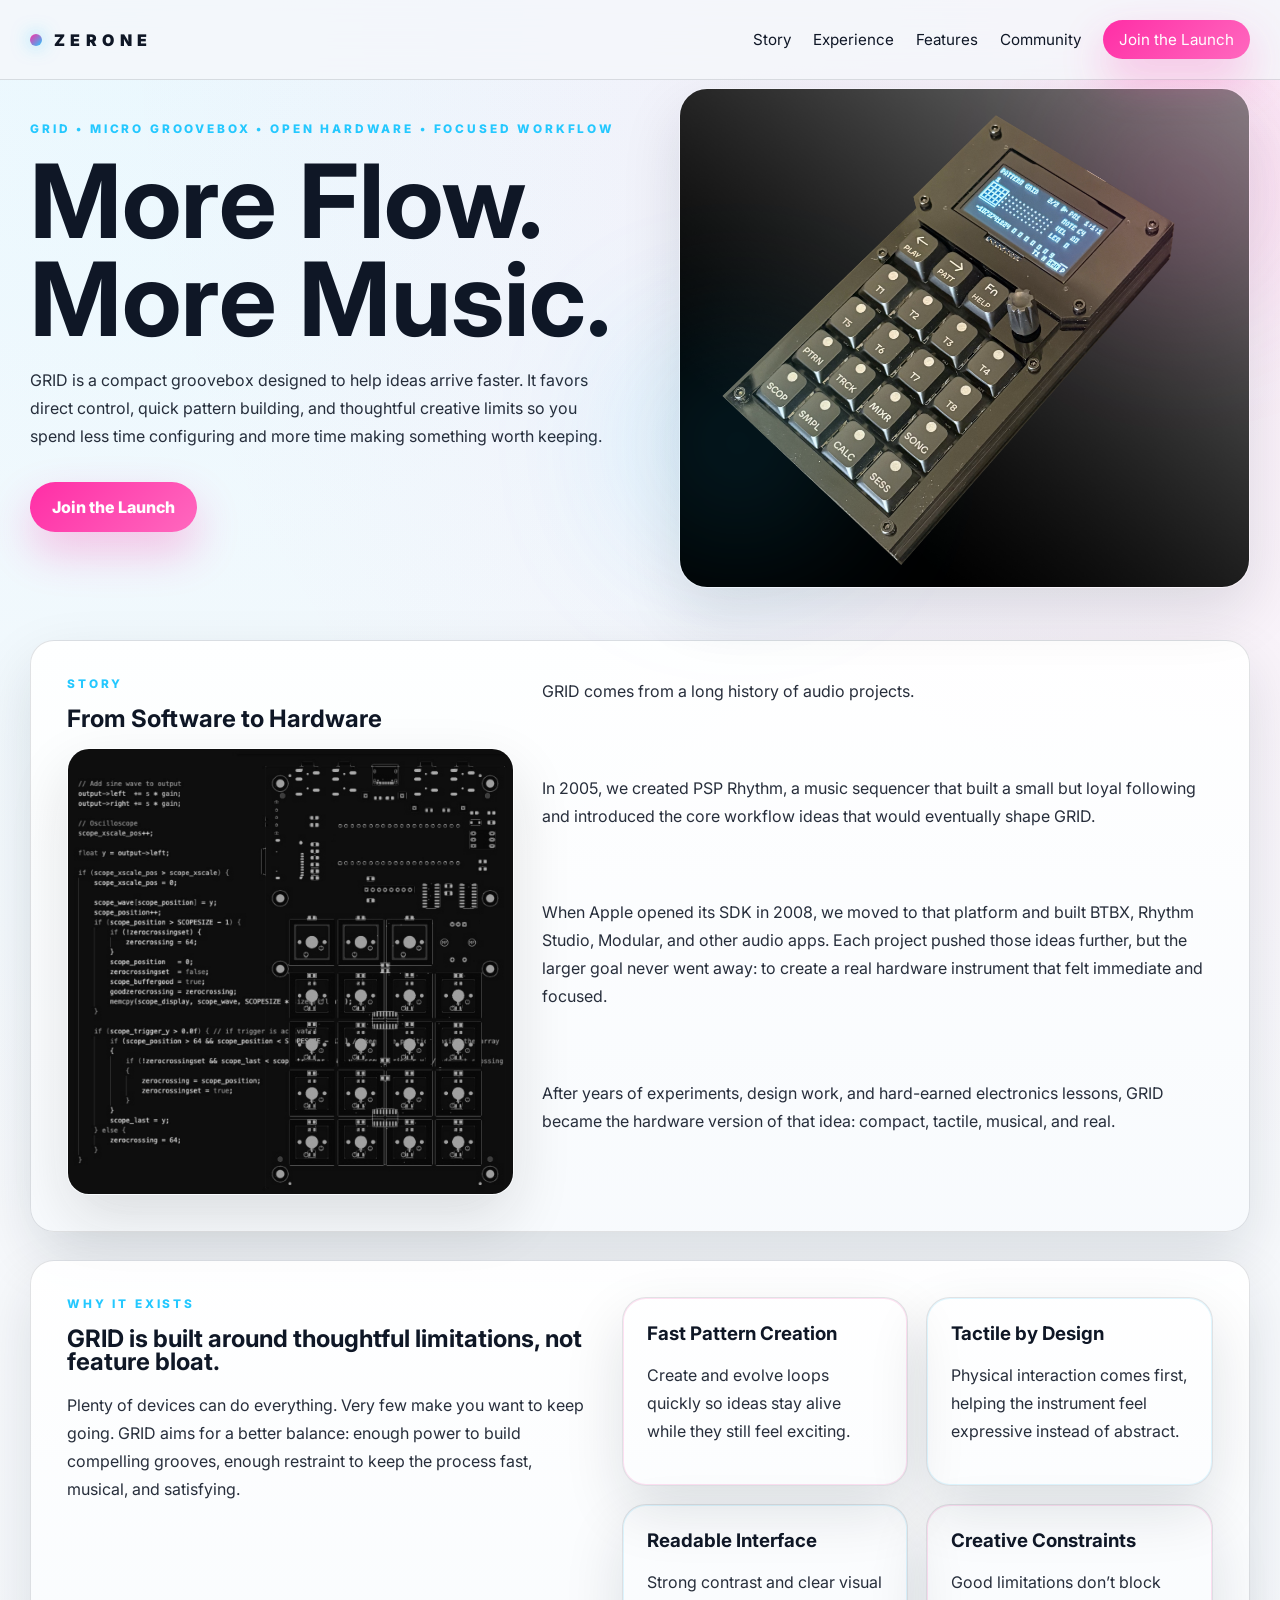
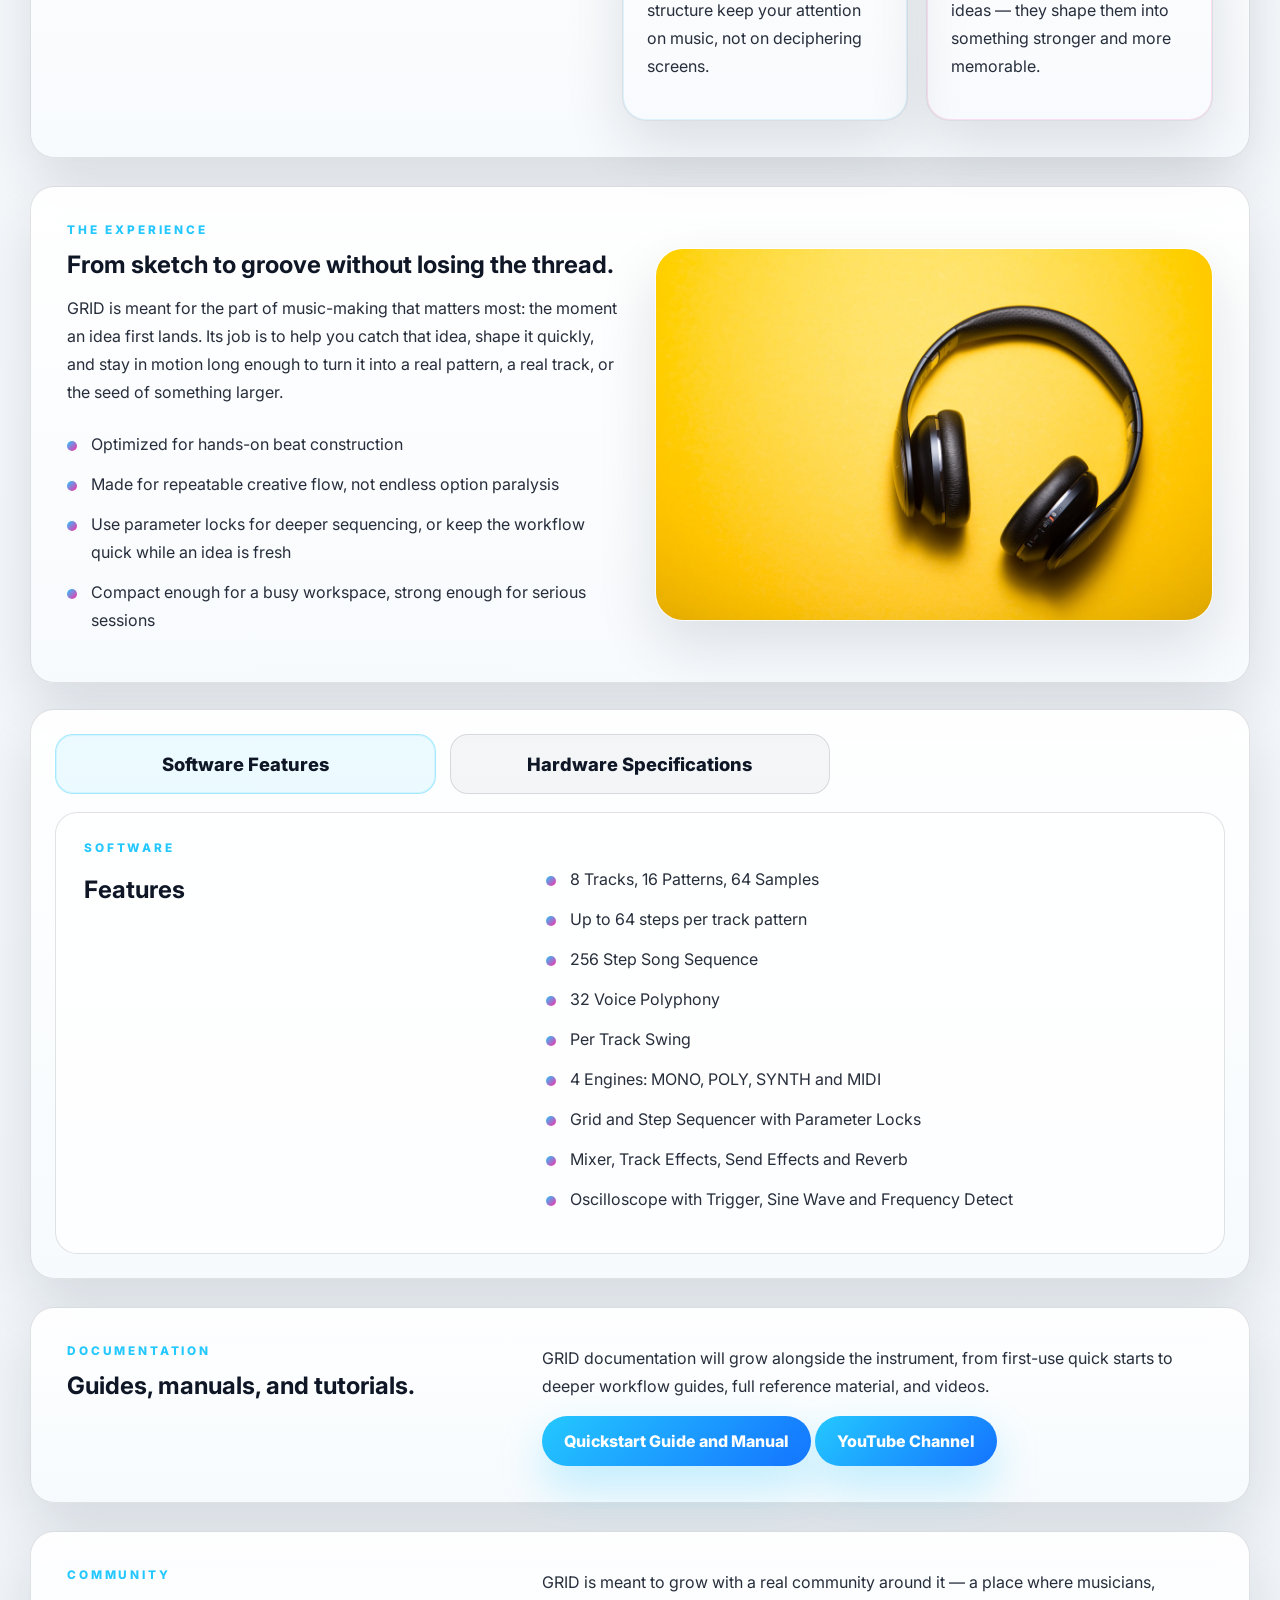
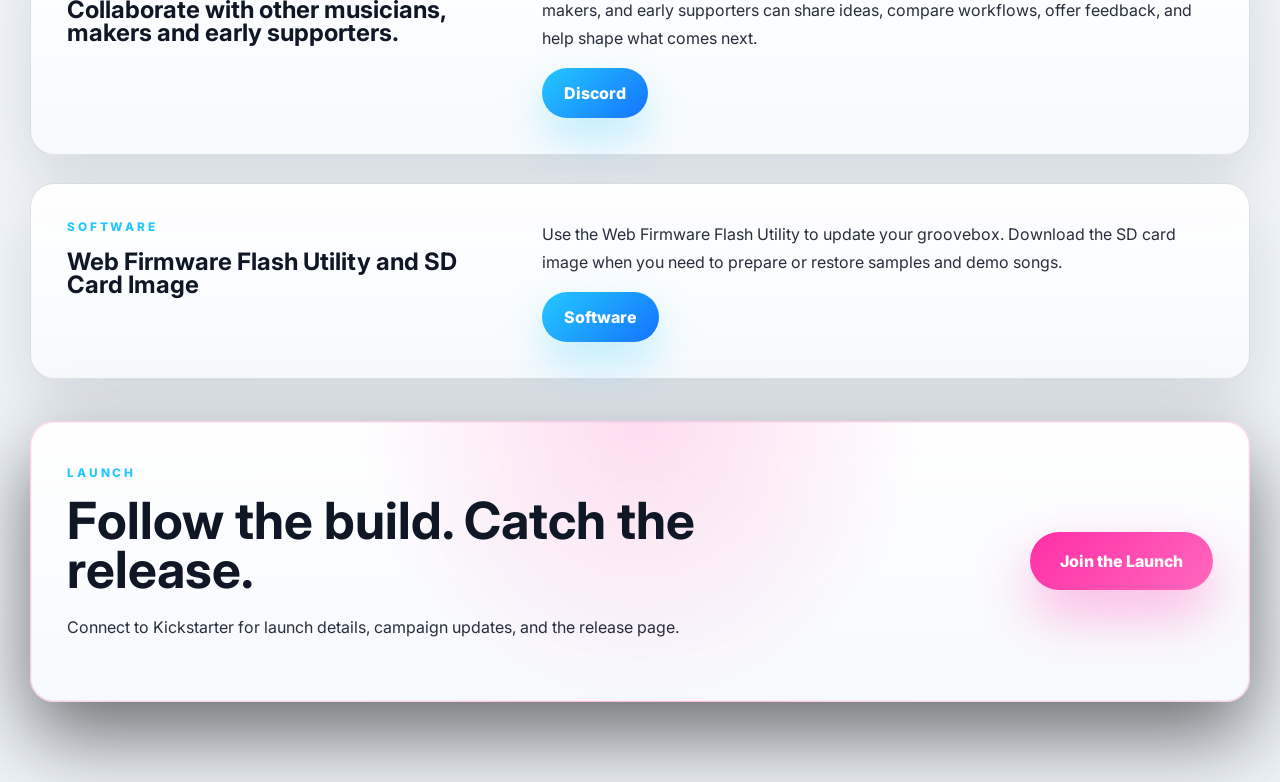
==== commit 97ef7a2b: "Reapply "Rebrand groovebox site to GRID" This reverts commit 67e77c73d25a3feb962f023dd5bbc07f8c2dc88" ====
--- a/index.html
+++ b/index.html
@@ -3,8 +3,8 @@
 <head>
   <meta charset="UTF-8">
   <meta name="viewport" content="width=device-width, initial-scale=1.0">
-  <title>RHYTHM — Focused Groovebox for Fast Ideas</title>
-  <meta name="description" content="RHYTHM is a modern micro groovebox built for fast pattern creation, tactile performance, and creative momentum.">
+  <title>GRID — Focused Groovebox for Fast Ideas</title>
+  <meta name="description" content="GRID is a modern micro groovebox built for fast pattern creation, tactile performance, and creative momentum.">
   <link rel="preconnect" href="https://fonts.googleapis.com">
   <link rel="preconnect" href="https://fonts.gstatic.com" crossorigin>
   <link href="https://fonts.googleapis.com/css2?family=Inter:wght@400;500;600;700;800;900&display=swap" rel="stylesheet">
@@ -36,10 +36,10 @@
     <main>
       <section id="hero" class="hero">
         <div class="hero-copy">
-          <p class="eyebrow">MICRO GROOVEBOX • OPEN HARDWARE • FOCUSED WORKFLOW</p>
+          <p class="eyebrow">GRID • MICRO GROOVEBOX • OPEN HARDWARE • FOCUSED WORKFLOW</p>
           <h1>More Flow.<br>More Music.</h1>
           <p class="hero-text">
-            RHYTHM is a compact groovebox designed to help ideas arrive faster. It favors direct control,
+            GRID is a compact groovebox designed to help ideas arrive faster. It favors direct control,
             quick pattern building, and thoughtful creative limits so you spend less time configuring and
             more time making something worth keeping.
           </p>
@@ -69,21 +69,21 @@
           <p class="section-tag">STORY</p>
           <h2>From Software to Hardware</h2>
           <div class="story-image">
-            <img src="images/story.jpg" alt="Placeholder monochrome technical drawing style image for the RHYTHM story section.">
+            <img src="images/story.jpg" alt="Placeholder monochrome technical drawing style image for the GRID story section.">
           </div>
         </div>
         <div class="story-copy">
           <p>
-            RHYTHM comes from a long history of audio projects.
-          </p>
-          <p>
-            In 2005, we created PSP Rhythm, a music sequencer that built a small but loyal following and introduced the core workflow ideas that would eventually shape RHYTHM.
+            GRID comes from a long history of audio projects.
+          </p>
+          <p>
+            In 2005, we created PSP Rhythm, a music sequencer that built a small but loyal following and introduced the core workflow ideas that would eventually shape GRID.
           </p>
           <p>
             When Apple opened its SDK in 2008, we moved to that platform and built BTBX, Rhythm Studio, Modular, and other audio apps. Each project pushed those ideas further, but the larger goal never went away: to create a real hardware instrument that felt immediate and focused.
           </p>
           <p>
-            After years of experiments, design work, and hard-earned electronics lessons, RHYTHM became the hardware version of that idea: compact, tactile, musical, and real.
+            After years of experiments, design work, and hard-earned electronics lessons, GRID became the hardware version of that idea: compact, tactile, musical, and real.
           </p>
         </div>
       </section>
@@ -91,9 +91,9 @@
       <section id="why" class="content-section intro-grid">
         <div class="intro-copy">
           <p class="section-tag">WHY IT EXISTS</p>
-          <h2>RHYTHM is built around thoughtful limitations, not feature bloat.</h2>
-          <p>
-            Plenty of devices can do everything. Very few make you want to keep going. RHYTHM aims for a
+          <h2>GRID is built around thoughtful limitations, not feature bloat.</h2>
+          <p>
+            Plenty of devices can do everything. Very few make you want to keep going. GRID aims for a
             better balance: enough power to build compelling grooves, enough restraint to keep the process
             fast, musical, and satisfying.
           </p>
@@ -123,7 +123,7 @@
           <p class="section-tag">THE EXPERIENCE</p>
           <h2>From sketch to groove without losing the thread.</h2>
           <p>
-            RHYTHM is meant for the part of music-making that matters most: the moment an idea first lands.
+            GRID is meant for the part of music-making that matters most: the moment an idea first lands.
             Its job is to help you catch that idea, shape it quickly, and stay in motion long enough to turn
             it into a real pattern, a real track, or the seed of something larger.
           </p>
@@ -139,10 +139,10 @@
         </div>
       </section>
 
-      <section id="overview" class="trust-panel" aria-label="RHYTHM product overview tabs">
+      <section id="overview" class="trust-panel" aria-label="GRID product overview tabs">
         <input type="radio" name="trust-tab" id="trust-features" checked>
         <input type="radio" name="trust-tab" id="trust-specifications">
-        <div class="trust-tabs" role="tablist" aria-label="RHYTHM product overview tabs">
+        <div class="trust-tabs" role="tablist" aria-label="GRID product overview tabs">
           <label class="trust-tab" for="trust-features" role="tab" aria-controls="trust-panel-features">Software Features</label>
           <label class="trust-tab" for="trust-specifications" role="tab" aria-controls="trust-panel-specifications">Hardware Specifications</label>
         </div>
@@ -198,7 +198,7 @@
         </div>
         <div class="community-copy">
           <p>
-            RHYTHM documentation will grow alongside the instrument, from first-use quick starts to deeper
+            GRID documentation will grow alongside the instrument, from first-use quick starts to deeper
             workflow guides, full reference material, and videos.
           </p>
           <div class="community-actions">
@@ -215,7 +215,7 @@
         </div>
         <div class="community-copy">
           <p>
-            RHYTHM is meant to grow with a real community around it — a place where musicians, makers, and early
+            GRID is meant to grow with a real community around it — a place where musicians, makers, and early
             supporters can share ideas, compare workflows, offer feedback, and help shape what comes next.
           </p>
           <div class="community-actions">
@@ -231,8 +231,8 @@
         </div>
         <div class="story-copy">
           <p>
-            RHYTHM has an open hardware design. This means you can download the base framework and build your own project!
-            Based on the Daisy Seed by Electro-Smith, RHYTHM adds a display, I/O, and controls. From there, you can take an idea to reality.
+            GRID has an open hardware design. This means you can download the base framework and build your own project!
+            Based on the Daisy Seed by Electro-Smith, GRID adds a display, I/O, and controls. From there, you can take an idea to reality.
           </p>
           <div class="community-actions">
             <a class="button button-blue" href="https://github.com/zeroneng" target="_blank" rel="noopener noreferrer">GitHub</a>
